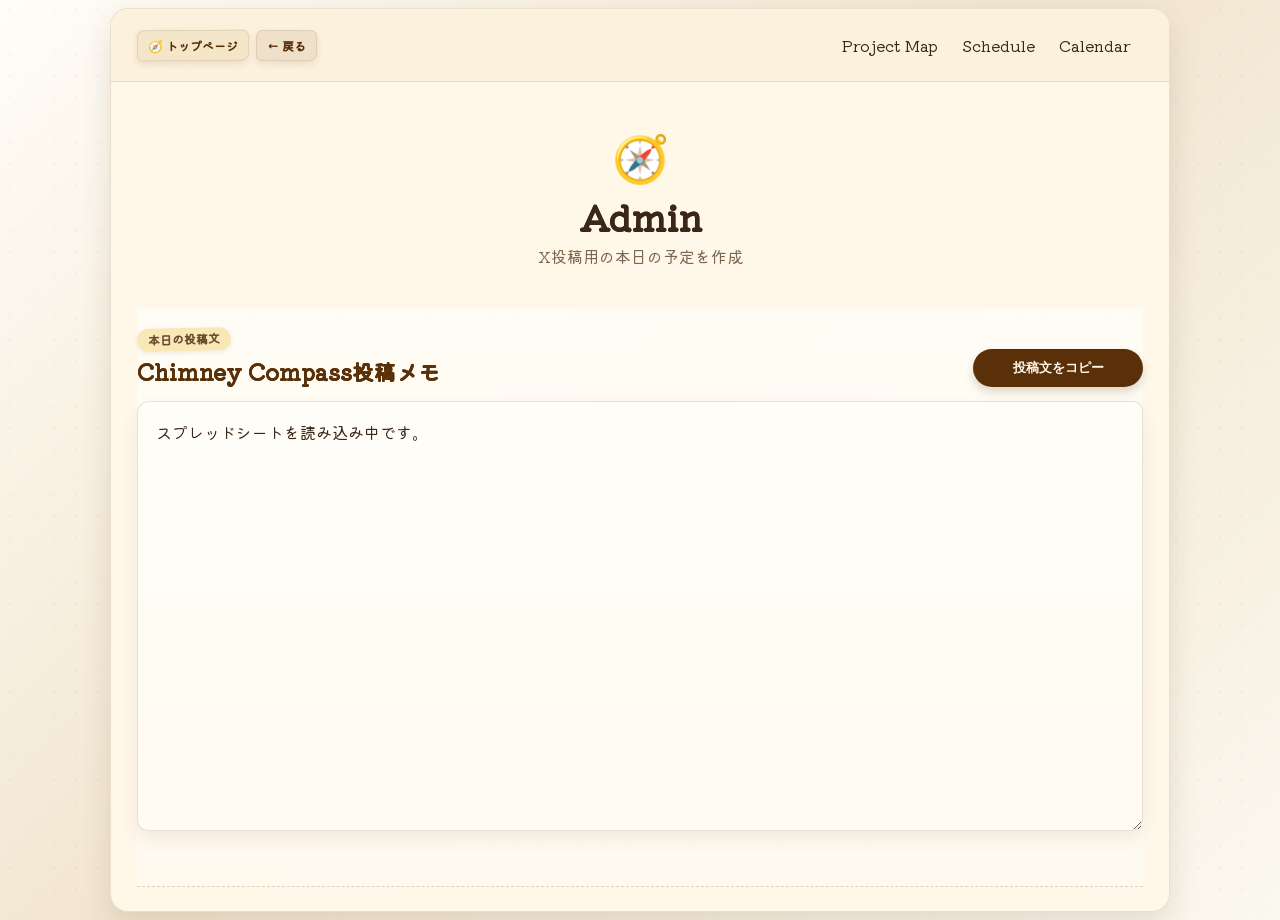
==== admin.html @ eb892078 "Add admin page for daily post generator" ====
<!doctype html>
<html lang="ja">
  <head>
    <meta charset="utf-8">
    <meta name="viewport" content="width=device-width, initial-scale=1">
    <title>Admin | Chimney Compass</title>
    <link rel="preconnect" href="https://fonts.googleapis.com">
    <link rel="preconnect" href="https://fonts.gstatic.com" crossorigin>
    <link href="https://fonts.googleapis.com/css2?family=Kiwi+Maru:wght@400;500&display=swap" rel="stylesheet">
    <link rel="stylesheet" href="./assets/css/styles.css?v=20260628h">
    <script src="./assets/js/data.js?v=20260628h" defer></script>
    <script src="./assets/js/app.js?v=20260628h" defer></script>
  </head>
  <body>
    <div class="site-shell page-shell">
      <header class="site-header compact">
        <a class="back-link" href="./index.html">‹ 戻る</a>
        <button class="menu-toggle" type="button" aria-expanded="false" aria-controls="site-nav" aria-label="メニュー">
          <span></span><span></span><span></span>
        </button>
        <nav class="site-nav" id="site-nav" aria-label="メインメニュー">
          <a href="./projects.html">Project Map</a>
          <a href="./schedule.html">Schedule</a>
          <a href="./calendar.html">Calendar</a>
        </nav>
      </header>
      <main>
        <section class="page-hero admin-page-hero">
          <span class="hero-icon" aria-hidden="true">🧭</span>
          <h1>Admin</h1>
          <p>X投稿用の本日の予定を作成</p>
        </section>

        <section class="section admin-post-section">
          <div class="admin-post-heading">
            <div>
              <span class="admin-label">本日の投稿文</span>
              <h2>Chimney Compass投稿メモ</h2>
            </div>
            <button class="button admin-copy-button" type="button" data-admin-copy>投稿文をコピー</button>
          </div>
          <textarea class="admin-post-text" data-admin-post readonly>スプレッドシートを読み込み中です。</textarea>
          <p class="admin-copy-status" aria-live="polite" data-admin-copy-status></p>
        </section>
      </main>
    </div>
  </body>
</html>
---- assets/css/styles.css ----
:root {
  --ink: #3b2718;
  --muted: #7d6651;
  --paper: #fff8e9;
  --paper-deep: #f5e8cf;
  --line: #ead7bd;
  --brown: #5a3008;
  --brown-soft: #7a5230;
  --shadow: 0 12px 30px rgba(78, 50, 22, 0.13);
  --radius: 8px;
  --heading-font: "Kiwi Maru", "Hiragino Maru Gothic ProN", "Yu Gothic", sans-serif;
}

* {
  box-sizing: border-box;
}

body {
  margin: 0;
  min-height: 100vh;
  color: var(--ink);
  font-family: "Kiwi Maru", "Hiragino Sans", "Yu Gothic", sans-serif;
  background:
    radial-gradient(circle at 10px 10px, rgba(105, 73, 34, 0.055) 1px, transparent 1px),
    linear-gradient(135deg, #fffdf8 0%, #f2e5cf 48%, #fbf8ef 100%);
  background-size: 22px 22px, auto;
}

a {
  color: inherit;
  text-decoration: none;
}

.site-shell {
  width: min(100% - 14px, 590px);
  margin: 8px auto;
  min-height: 100vh;
  background:
    linear-gradient(rgba(255, 248, 233, 0.96), rgba(255, 248, 233, 0.96)),
    repeating-linear-gradient(0deg, transparent, transparent 27px, rgba(177, 142, 93, 0.1) 28px);
  border: 1px solid rgba(117, 79, 39, 0.15);
  border-radius: 18px;
  box-shadow: var(--shadow);
  overflow: hidden;
}

.wide-shell {
  width: min(100%, 1040px);
}

.site-header {
  position: sticky;
  top: 0;
  z-index: 5;
  display: flex;
  align-items: center;
  justify-content: space-between;
  gap: 10px;
  min-height: 74px;
  padding: 13px clamp(14px, 4vw, 26px);
  background: rgba(252, 241, 220, 0.97);
  border-bottom: 1px solid var(--line);
  backdrop-filter: blur(10px);
}

.site-header.compact {
  min-height: 62px;
}

.brand {
  display: flex;
  align-items: center;
  gap: 10px;
}

.brand-mark {
  display: grid;
  place-items: center;
  width: 42px;
  height: 46px;
  color: #c79a65;
  line-height: 1;
}

.brand-mark svg {
  display: block;
  width: 40px;
  height: 52px;
  overflow: visible;
}

.chimney-stack,
.chimney-lip,
.house-roof,
.house-body,
.house-door,
.house-window {
  fill: currentColor;
}

.chimney-smoke {
  fill: rgba(210, 173, 127, 0.46);
  opacity: 1;
  transform-box: fill-box;
  transform-origin: center;
  transform: scale(1.08);
}

.smoke-two {
  opacity: 0.82;
}

.chimney-star {
  fill: #c99b54;
}

.chimney-stack {
  fill: #c79763;
}

.chimney-lip {
  fill: #b8844f;
}

.house-roof {
  fill: #bd8e58;
}

.house-body {
  fill: #d3ad7a;
}

.house-door {
  fill: #a9713d;
}

.house-window {
  fill: #f5dfbd;
}

.chimney-lines {
  fill: none;
  stroke: rgba(255, 248, 233, 0.74);
  stroke-linecap: round;
  stroke-width: 2.2;
}

.brand-title,
h1,
h2,
h3 {
  font-family: var(--heading-font);
  letter-spacing: 0;
}

.brand-title {
  display: block;
  font-size: clamp(28px, 6.5vw, 38px);
  font-weight: 800;
  line-height: 1.08;
  text-shadow: 0.018em 0 currentColor;
}

.brand-subtitle {
  display: block;
  margin-top: 5px;
  font-size: 12px;
  color: var(--muted);
}

.menu-toggle {
  display: inline-grid;
  place-content: center;
  gap: 5px;
  width: 43px;
  height: 43px;
  border: 1px solid #dfc49f;
  border-radius: 50%;
  background: #f8e8cf;
  box-shadow: inset 0 0 0 2px rgba(255, 255, 255, 0.45);
  cursor: pointer;
}

.menu-toggle span {
  width: 19px;
  height: 3px;
  background: var(--ink);
  border-radius: 99px;
}

.site-nav {
  position: absolute;
  top: calc(100% + 8px);
  right: 18px;
  display: none;
  min-width: 190px;
  padding: 10px;
  background: #fff8ea;
  border: 1px solid var(--line);
  border-radius: var(--radius);
  box-shadow: var(--shadow);
}

.site-nav.is-open {
  display: grid;
}

.site-nav a {
  padding: 11px 12px;
  border-radius: 6px;
}

.site-nav a:hover {
  background: #f0dfc6;
}

main {
  padding: 14px clamp(13px, 4vw, 26px) 24px;
}

.section {
  padding: 17px 0 20px;
  border-bottom: 1px dashed #dfcfb6;
}

.section-heading,
.heading-link {
  display: flex;
  align-items: center;
  gap: 8px;
  margin-bottom: 11px;
}

.section-heading-row {
  display: flex;
  align-items: center;
  justify-content: space-between;
  gap: 10px;
  margin-bottom: 11px;
}

.section-heading-row .section-heading {
  margin-bottom: 0;
}

.calendar-index-link {
  display: inline-flex;
  align-items: center;
  justify-content: center;
  flex: 0 0 auto;
  max-width: 48%;
  padding: 6px 10px 7px;
  color: var(--brown);
  font-size: 12px;
  font-weight: 900;
  line-height: 1.25;
  background: linear-gradient(145deg, rgba(255, 244, 204, 0.9), rgba(246, 227, 177, 0.85));
  border: 1px solid rgba(120, 83, 40, 0.12);
  border-radius: 7px 7px 9px 9px;
  box-shadow: 0 3px 7px rgba(90, 48, 8, 0.08);
  transform: rotate(0.7deg);
  transition: transform 0.18s ease, box-shadow 0.18s ease, filter 0.18s ease;
}

.calendar-index-link:hover,
.calendar-index-link:focus-visible {
  transform: translateY(-2px) rotate(0.7deg);
  box-shadow: 0 7px 12px rgba(90, 48, 8, 0.13);
  filter: saturate(1.03);
}

.section-heading h1,
.section-heading h2,
.page-hero h1 {
  margin: 0;
  font-size: clamp(26px, 6.5vw, 35px);
  font-weight: 800;
  line-height: 1.14;
  text-shadow: 0.018em 0 currentColor;
}

.section-icon {
  font-size: 22px;
}

.pickup-grid {
  display: grid;
  grid-template-columns: repeat(3, minmax(0, 1fr));
  gap: 9px;
  margin-top: 24px;
}

.pickup-card {
  position: relative;
  display: grid;
  justify-items: center;
  min-height: 102px;
  padding: 22px 8px 11px;
  text-align: center;
  background:
    linear-gradient(90deg, rgba(150, 106, 56, 0.035) 1px, transparent 1px),
    radial-gradient(circle at 10px 10px, rgba(139, 99, 52, 0.032) 1px, transparent 1.5px),
    linear-gradient(180deg, #fff9ee 0%, #fbefd9 100%);
  background-size: 24px 100%, 18px 18px, auto;
  border: 1px solid #ead8bd;
  border-radius: 7px;
  box-shadow:
    0 1px 4px rgba(85, 54, 21, 0.065),
    inset 0 0 0 1px rgba(255, 255, 255, 0.42);
  transition: transform 0.24s ease, box-shadow 0.24s ease;
}

.pickup-card::after {
  content: "";
  position: absolute;
  inset: 4px;
  pointer-events: none;
  border: 1px solid rgba(198, 157, 106, 0.12);
  border-radius: 5px;
}

.pickup-card:hover,
.pickup-card:focus-visible {
  transform: translateY(-2px);
  box-shadow:
    0 4px 9px rgba(85, 54, 21, 0.105),
    inset 0 0 0 1px rgba(255, 255, 255, 0.45);
}

.pickup-card::before {
  content: "";
  position: absolute;
  top: -7px;
  left: 50%;
  width: 68px;
  height: 16px;
  opacity: 0.84;
  transform: translateX(-50%) rotate(-2deg);
  background: repeating-linear-gradient(135deg, rgba(255,255,255,.25) 0 5px, transparent 5px 10px), #ef9c8f;
}

.pickup-card.tape-2::before {
  background-color: #a9cf8c;
  transform: translateX(-50%) rotate(2deg);
}

.pickup-card.tape-3::before {
  background-color: #f2ca91;
}

.pickup-icon {
  font-size: 22px;
}

.pickup-card strong {
  margin: 6px 0 5px;
  font-size: 14px;
  line-height: 1.3;
}

.pickup-card span:last-child {
  color: var(--muted);
  font-size: 11px;
  line-height: 1.45;
}

.section-actions {
  display: flex;
  flex-wrap: wrap;
  justify-content: flex-end;
  gap: 8px;
  margin-top: 12px;
}

.button {
  display: inline-flex;
  align-items: center;
  justify-content: center;
  min-height: 38px;
  padding: 9px 18px;
  color: #fff8ed;
  font-weight: 700;
  background: var(--brown);
  border: 0;
  border-radius: 999px;
  box-shadow: 0 5px 10px rgba(80, 43, 10, 0.18);
  transition: transform 0.24s ease, box-shadow 0.24s ease, filter 0.24s ease;
}

.button:hover,
.button:focus-visible {
  transform: translateY(-2px);
  box-shadow: 0 9px 16px rgba(80, 43, 10, 0.25);
  filter: saturate(1.04);
}

.button-soft {
  background: #7b5535;
}

.button-small {
  min-height: 34px;
  padding: 8px 15px;
  font-size: 13px;
}

.calendar-strip {
  display: grid;
  gap: 5px;
  overflow: visible;
  padding: 0 0 6px;
}

.calendar-weekdays,
.calendar-days {
  display: grid;
  grid-template-columns: repeat(7, minmax(0, 1fr));
  gap: 8px;
}

.calendar-weekday {
  display: grid;
  place-items: center;
  min-width: 0;
  padding: 2px 0 5px;
  color: var(--muted);
  font-size: 16px;
  font-weight: 800;
  line-height: 1;
}

.day-card {
  display: grid;
  justify-items: stretch;
  align-content: start;
  min-width: 0;
  min-height: 132px;
  padding: 11px 8px 12px;
  background: rgba(255, 255, 255, 0.86);
  border: 1px solid #e2d8ca;
  border-radius: 8px;
}

.day-date {
  justify-self: center;
  color: var(--ink);
  font-size: 14px;
  line-height: 1;
}

.mobile-weekday {
  display: none;
}

.has-event {
  background: #fff4f0;
}

.event-pill {
  display: inline-flex;
  max-width: 100%;
  padding: 3px 5px;
  margin-top: 5px;
  border-radius: 999px;
  font-size: 10px;
  line-height: 1.25;
  overflow: hidden;
  text-overflow: ellipsis;
  white-space: nowrap;
}

.day-card .event-pill {
  display: block;
  white-space: normal;
  word-break: keep-all;
  overflow-wrap: anywhere;
}

.day-events {
  display: grid;
  gap: 9px;
  width: 100%;
  margin-top: 14px;
}

.day-event {
  position: relative;
  display: inline-block;
  justify-self: start;
  min-width: 0;
  width: auto;
  max-width: 100%;
  padding: 9px 12px 10px;
  border: 0;
  border-radius: 3px;
  color: inherit;
  cursor: pointer;
  font: inherit;
  text-align: left;
  box-shadow: 0 1px 2px rgba(92, 61, 28, 0.12);
  transform: rotate(-1deg);
  transition: transform 0.22s ease, box-shadow 0.22s ease, filter 0.22s ease;
  clip-path: polygon(0 0, 96% 0, 100% 10%, 96% 20%, 100% 30%, 96% 40%, 100% 50%, 96% 60%, 100% 70%, 96% 80%, 100% 90%, 96% 100%, 0 100%, 4% 90%, 0 80%, 4% 70%, 0 60%, 4% 50%, 0 40%, 4% 30%, 0 20%, 4% 10%);
}

.day-event:hover,
.day-event:focus-visible {
  transform: translateY(-1px) rotate(-1deg);
  box-shadow: 0 4px 8px rgba(92, 61, 28, 0.16);
  filter: saturate(1.04);
}

.day-event::before,
.day-event::after {
  content: "";
  position: absolute;
  top: 0;
  width: 6px;
  height: 100%;
  opacity: 0.28;
  background: repeating-linear-gradient(135deg, rgba(255,255,255,.55) 0 3px, transparent 3px 6px);
}

.day-event::before {
  left: 0;
}

.day-event::after {
  right: 0;
}

.tape-label.tape-1 { background: #f8d5dc; }
.tape-label.tape-2 { background: #dcefcf; transform: rotate(1deg); }
.tape-label.tape-3 { background: #fff0b8; }
.tape-label.tape-4 { background: #d7edf6; transform: rotate(0.6deg); }
.tape-label.tape-5 { background: #ead8f4; transform: rotate(-0.6deg); }

.day-event:nth-child(even) {
  transform: rotate(1deg);
}

.day-event:nth-child(even):hover,
.day-event:nth-child(even):focus-visible,
.tape-label.tape-2:hover,
.tape-label.tape-2:focus-visible {
  transform: translateY(-1px) rotate(1deg);
}

.tape-label.tape-4:hover,
.tape-label.tape-4:focus-visible {
  transform: translateY(-1px) rotate(0.6deg);
}

.tape-label.tape-5:hover,
.tape-label.tape-5:focus-visible {
  transform: translateY(-1px) rotate(-0.6deg);
}

.day-area,
.day-title {
  display: block;
  line-height: 1.25;
  word-break: keep-all;
  overflow-wrap: normal;
  text-shadow: 0.01em 0 currentColor;
}

.day-area {
  margin-bottom: 2px;
  color: #5f574d;
  font-size: 14px;
  font-weight: 900;
  text-shadow: none;
}

.day-title {
  color: var(--brown);
  font-size: 17px;
  font-weight: 800;
}

.section:has([data-home-calendar]) .section-actions {
  justify-content: center;
}

.section:has([data-home-calendar]) .button {
  width: min(78%, 760px);
}

.status-message {
  margin: 0;
  padding: 16px;
  color: var(--muted);
  background: rgba(255, 255, 255, 0.56);
  border: 1px dashed var(--line);
  border-radius: var(--radius);
}

.status-error {
  color: #8f2d25;
  background: #fff0ed;
}

.day-card small {
  max-width: 100%;
  margin-top: 3px;
  color: var(--muted);
  font-size: 10px;
  line-height: 1.2;
  overflow: hidden;
  text-overflow: ellipsis;
  white-space: nowrap;
}

.legend {
  display: none;
  flex-wrap: wrap;
  gap: 10px 16px;
  color: var(--muted);
  font-size: 13px;
}

.legend span {
  display: inline-flex;
  align-items: center;
  gap: 6px;
}

.legend i {
  width: 12px;
  height: 12px;
  border-radius: 50%;
}

.green { background-color: #eef6e5; }
.violet { background-color: #f3ecf6; }
.cream { background-color: #f8efe3; }
.yellow { background-color: #fff7d8; }
.blue { background-color: #eaf5f7; }
.pink { background-color: #f9eaec; }

.town-grid {
  display: grid;
  grid-template-columns: repeat(3, minmax(0, 1fr));
  gap: 12px;
  align-items: center;
  margin-top: 14px;
}

.town-card {
  position: relative;
  isolation: isolate;
  display: flex;
  align-items: center;
  justify-content: center;
  gap: 7px;
  height: 78px;
  min-height: 58px;
  padding: 11px 12px;
  overflow: hidden;
  text-align: center;
  background-image: radial-gradient(circle at 9px 9px, rgba(139, 99, 52, 0.018) 1px, transparent 1.5px);
  background-size: 17px 17px, auto;
  border: 1px solid #e8d8c0;
  border-radius: 8px;
  box-shadow: 0 1px 4px rgba(85, 54, 21, 0.055);
  cursor: pointer;
  transform: rotate(var(--tilt, -0.8deg));
  transition: transform 0.26s ease, box-shadow 0.26s ease, border-color 0.26s ease;
}

.town-card-multi {
  flex-direction: column;
  gap: 0;
  align-items: center;
  justify-content: center;
}

.town-card::before {
  content: none;
}

.town-card:nth-child(2n) {
  --tilt: 0.9deg;
}

.town-card:nth-child(3n) {
  --tilt: -0.5deg;
}

.town-card:hover,
.town-card:focus-visible {
  transform: translateY(-2px) rotate(0deg);
  border-color: #ddc7aa;
  box-shadow: 0 5px 10px rgba(85, 54, 21, 0.1);
}

.town-icon {
  flex: 0 0 auto;
  font-size: 21px;
  line-height: 1;
}

.town-heading {
  display: inline-flex;
  align-items: center;
  justify-content: center;
  gap: 7px;
}

.town-title {
  color: var(--ink);
  font-family: var(--heading-font);
  font-size: 17px;
  font-weight: 800;
  line-height: 1.25;
  text-shadow: 0.014em 0 currentColor;
}

.town-card-multi .town-heading {
  transition: transform 0.2s ease;
}

.coffee-list {
  display: grid;
  gap: 14px;
}

.coffee-card {
  display: grid;
  grid-template-columns: auto 1fr;
  gap: 14px;
  padding: 16px;
  background: rgba(255, 255, 255, 0.56);
  border: 1px solid var(--line);
  border-radius: var(--radius);
  box-shadow: 0 5px 14px rgba(85, 54, 21, 0.08);
  transition: transform 0.24s ease, box-shadow 0.24s ease;
}

.coffee-card:hover {
  transform: translateY(-2px);
  box-shadow: 0 9px 18px rgba(85, 54, 21, 0.13);
}

.coffee-icon {
  display: grid;
  place-items: center;
  width: 48px;
  height: 48px;
  background: #f4e6d5;
  border-radius: 50%;
  font-size: 26px;
}

.coffee-card h2 {
  margin: 0 0 8px;
  font-size: 24px;
  font-weight: 800;
  text-shadow: 0.014em 0 currentColor;
}

.coffee-card p {
  margin: 3px 0;
  line-height: 1.6;
}

.schedule-band {
  display: grid;
  grid-template-columns: minmax(0, 1fr) 290px;
  gap: 16px 26px;
  border-bottom: 0;
}

.schedule-band-intro {
  grid-column: 1;
}

.schedule-band p {
  margin: 0;
  color: var(--muted);
}

.home-three-day-guide {
  grid-column: 1;
  min-width: 0;
  padding: 9px 10px 11px;
  background:
    repeating-linear-gradient(0deg, transparent 0 25px, rgba(158, 118, 70, 0.055) 26px),
    rgba(255, 252, 245, 0.48);
  border-top: 1px solid rgba(139, 96, 48, 0.12);
  border-bottom: 1px solid rgba(139, 96, 48, 0.12);
}

.home-guide-tabs {
  display: grid;
  grid-template-columns: repeat(3, minmax(0, 1fr));
  gap: 6px;
  margin: 10px 0 9px;
}

.home-guide-tab {
  display: grid;
  gap: 1px;
  min-width: 0;
  min-height: 43px;
  padding: 5px 8px 6px;
  color: var(--brown);
  font: inherit;
  background: #fff9ed;
  border: 1px solid rgba(139, 96, 48, 0.14);
  border-radius: 3px;
  box-shadow: 0 2px 4px rgba(90, 48, 8, 0.06);
  clip-path: polygon(0 0, 100% 0, 100% 38%, 95% 50%, 100% 62%, 100% 100%, 0 100%, 0 62%, 5% 50%, 0 38%);
  cursor: pointer;
  transition: transform 0.18s ease, box-shadow 0.18s ease, background-color 0.18s ease;
}

.home-guide-tab strong {
  font-size: 13px;
  font-weight: 900;
}

.home-guide-tab span {
  color: var(--muted);
  font-size: 9px;
  font-weight: 800;
}

.home-guide-tab:hover,
.home-guide-tab:focus-visible {
  transform: translateY(-2px);
  box-shadow: 0 5px 9px rgba(90, 48, 8, 0.11);
}

.home-guide-tab.is-active {
  background: #ead6b3;
  border-color: rgba(112, 72, 29, 0.2);
  box-shadow: 0 5px 10px rgba(90, 48, 8, 0.13);
  transform: translateY(-2px);
}

.home-guide-panel {
  min-height: 76px;
}

.home-guide-list {
  display: grid;
  gap: 5px;
}

.home-guide-item {
  padding: 11px 12px;
  background:
    radial-gradient(circle at 8px 7px, rgba(139, 96, 48, 0.025) 1px, transparent 1.5px),
    rgba(255, 253, 247, 0.88);
  background-size: 15px 15px, auto;
  clip-path: polygon(
    0 4%, 5% 1%, 11% 4%, 18% 1%, 25% 3%, 33% 0, 42% 3%, 50% 1%,
    59% 4%, 68% 1%, 76% 3%, 85% 0, 93% 3%, 100% 1%,
    100% 96%, 94% 99%, 87% 96%, 79% 100%, 71% 97%, 63% 99%, 54% 96%,
    46% 100%, 37% 97%, 29% 99%, 21% 96%, 13% 100%, 6% 97%, 0 99%
  );
  filter: drop-shadow(0 2px 2px rgba(90, 48, 8, 0.08));
}

.home-guide-category {
  flex: 0 0 auto;
  padding: 3px 6px 4px;
  color: #655444;
  font-size: 10px;
  font-weight: 900;
  line-height: 1.2;
  text-align: center;
  background: #f1e8da;
  border-radius: 5px;
}

.home-guide-item.is-screening .home-guide-category {
  background: #fff0b6;
}

.home-guide-item.is-movie-start .home-guide-category,
.home-guide-item.is-movie-showing .home-guide-category {
  background: #e5f1f8;
}

.home-guide-item.is-movie-end .home-guide-category {
  background: #f6e1e2;
}

.home-guide-content {
  min-width: 0;
}

.home-guide-heading {
  display: flex;
  align-items: center;
  gap: 7px;
  min-width: 0;
  margin-bottom: 3px;
}

.home-guide-content strong {
  min-width: 0;
  color: var(--brown);
  font-size: 15px;
  font-weight: 900;
  line-height: 1.4;
  overflow-wrap: anywhere;
}

.home-guide-content p {
  display: inline;
  margin-right: 9px;
  color: var(--muted);
  font-size: 11px;
  line-height: 1.55;
  overflow-wrap: anywhere;
}

.home-guide-content .home-guide-event-name {
  display: block;
  margin: 0 0 2px;
  color: #74695f;
  font-size: 11px;
  font-weight: 800;
}

.home-guide-content p span {
  margin-right: 3px;
}

.home-guide-empty {
  padding: 18px 12px;
  text-align: center;
  background: rgba(255, 253, 247, 0.5);
  border: 1px dashed rgba(139, 96, 48, 0.18);
  border-radius: 8px;
}

.schedule-band-actions {
  grid-column: 2;
  grid-row: 1 / span 2;
  display: grid;
  align-self: start;
  align-content: start;
  grid-auto-rows: max-content;
  gap: 7px;
  width: 290px;
  margin-top: 48px;
  margin-left: auto;
}

.schedule-band-actions .button {
  width: 100%;
  min-width: 0;
  min-height: 40px;
  padding: 9px 12px;
  color: #fffaf2;
  font-size: 14px;
  font-weight: 800;
  text-align: center;
  background: #775438;
  border: 1px solid rgba(73, 42, 18, 0.22);
  box-shadow: 0 4px 8px rgba(80, 43, 10, 0.16);
}

.schedule-band-actions .button:nth-child(2) {
  background: #6e4c35;
}

.schedule-band-actions .button:nth-child(3) {
  background: #65442f;
}

.schedule-band-actions .button:hover,
.schedule-band-actions .button:focus-visible {
  background: #805b3d;
  box-shadow: 0 7px 12px rgba(80, 43, 10, 0.23);
}

.town-footer {
  position: relative;
  display: flex;
  align-items: center;
  justify-content: center;
  min-height: 108px;
  padding: 16px 16px 18px;
  color: var(--muted);
  background: rgba(255, 248, 233, 0.42);
  border-top: 1px solid var(--line);
}

.footer-town {
  display: block;
  flex: 0 1 520px;
  width: 100%;
  max-width: 520px;
  color: #c79763;
  opacity: 0.42;
}

.footer-town svg {
  display: block;
  width: 100%;
  height: auto;
}

.footer-town .body,
.footer-town .town-stack,
.footer-town .town-tree,
.footer-town .town-lamp {
  fill: rgba(211, 173, 122, 0.72);
}

.footer-town .roof,
.footer-town .town-lip,
.footer-town .town-lamp-head {
  fill: rgba(189, 142, 88, 0.72);
}

.footer-town .town-door {
  fill: rgba(169, 113, 61, 0.62);
}

.footer-town .town-window {
  fill: rgba(245, 223, 189, 0.74);
}

.footer-town .town-smoke {
  fill: rgba(210, 173, 127, 0.28);
}

.footer-town .town-ground {
  fill: none;
  stroke: rgba(194, 149, 96, 0.34);
  stroke-linecap: round;
  stroke-width: 2;
}

.back-link {
  font-weight: 700;
}

.subpage-utility-nav {
  display: flex;
  align-items: center;
  gap: 7px;
  flex: 0 0 auto;
}

.utility-note-link {
  display: inline-flex;
  align-items: center;
  justify-content: center;
  min-height: 31px;
  padding: 6px 10px;
  color: var(--brown);
  font: inherit;
  font-size: 12px;
  font-weight: 800;
  line-height: 1;
  white-space: nowrap;
  background: #f4e6c9;
  border: 1px solid rgba(119, 87, 46, 0.14);
  border-radius: 7px 6px 8px 5px;
  box-shadow: 0 3px 7px rgba(80, 43, 10, 0.1);
  cursor: pointer;
  transform: rotate(-0.35deg);
  transition: transform 0.18s ease, box-shadow 0.18s ease, background-color 0.18s ease;
}

.utility-note-link:nth-child(even) {
  background: #efe0ca;
  transform: rotate(0.35deg);
}

.utility-note-link:hover,
.utility-note-link:focus-visible {
  background: #ead5b4;
  box-shadow: 0 6px 10px rgba(80, 43, 10, 0.15);
  transform: translateY(-2px) rotate(0deg);
}

.utility-note-link:active {
  transform: scale(0.98);
}

.page-hero {
  display: grid;
  justify-items: center;
  gap: 8px;
  padding: 26px 10px 22px;
  text-align: center;
}

.page-hero p {
  max-width: 520px;
  margin: 0;
  color: var(--muted);
}

.hero-icon {
  font-size: 46px;
}

.event-list {
  display: grid;
  gap: 16px;
}

.project-list {
  position: relative;
  display: grid;
  grid-template-columns: repeat(6, minmax(0, 1fr));
  gap: 24px 20px;
  padding: 30px 18px 22px;
  background:
    radial-gradient(circle at 18px 18px, rgba(119, 87, 46, 0.08) 1px, transparent 1px),
    linear-gradient(rgba(255, 253, 247, 0.74), rgba(255, 253, 247, 0.74));
  background-size: 24px 24px, auto;
  border: 1px solid rgba(158, 118, 70, 0.14);
  border-radius: 14px;
  overflow: hidden;
}

.project-list::before {
  content: "";
  position: absolute;
  inset: 46px 52px 44px;
  border: 2px dashed rgba(126, 88, 46, 0.16);
  border-radius: 42% 58% 46% 54%;
  transform: rotate(-2deg);
  pointer-events: none;
}

.project-list::after {
  content: "";
  position: absolute;
  inset: 118px 128px 100px 94px;
  border-top: 2px dotted rgba(126, 88, 46, 0.18);
  border-radius: 50%;
  transform: rotate(7deg);
  pointer-events: none;
}

.event-card,
.project-card {
  display: grid;
  grid-template-columns: auto 1fr auto;
  align-items: center;
  gap: 18px;
  padding: 18px;
  border: 1px solid rgba(119, 87, 46, 0.14);
  border-radius: var(--radius);
  box-shadow: 0 4px 10px rgba(85, 54, 21, 0.06);
  transition: transform 0.24s ease, box-shadow 0.24s ease, border-color 0.24s ease;
}

.project-spot {
  position: relative;
  z-index: 1;
  display: grid;
  align-content: start;
  justify-items: start;
  gap: 10px;
  grid-column: span 2;
  min-height: 206px;
  padding: 18px;
  background:
    linear-gradient(145deg, rgba(255, 252, 244, 0.94), rgba(250, 241, 222, 0.9));
  border: 1px solid rgba(126, 88, 46, 0.15);
  border-radius: 16px 14px 18px 13px;
  box-shadow: 0 8px 18px rgba(90, 48, 8, 0.09);
  transform: rotate(calc((var(--spot-index) - 2) * 0.45deg));
  transition: transform 0.2s ease, box-shadow 0.2s ease;
}

.project-spot::before {
  content: "";
  position: absolute;
  inset: 10px 12px auto auto;
  width: 32px;
  height: 22px;
  background: rgba(169, 132, 82, 0.13);
  border-radius: 50%;
  transform: rotate(-13deg);
  pointer-events: none;
}

.project-spot:nth-child(3n + 2) {
  margin-top: 28px;
}

.project-spot:nth-child(4n) {
  margin-top: -8px;
}

.project-spot:hover,
.project-spot:focus-within {
  transform: translateY(-3px) rotate(calc((var(--spot-index) - 2) * 0.45deg));
  box-shadow: 0 14px 26px rgba(90, 48, 8, 0.16);
}

.project-spot.is-featured {
  grid-column: span 3;
  min-height: 256px;
  padding: 23px;
  background:
    linear-gradient(145deg, rgba(255, 239, 200, 0.98), rgba(244, 221, 174, 0.94));
  border-color: rgba(126, 88, 46, 0.22);
  box-shadow: 0 14px 28px rgba(90, 48, 8, 0.16);
}

.project-spot.is-featured::after {
  content: "注目";
  position: absolute;
  top: 12px;
  right: 14px;
  padding: 4px 9px 5px;
  color: rgba(85, 54, 21, 0.78);
  font-size: 12px;
  font-weight: 900;
  background: rgba(255, 250, 235, 0.72);
  border: 1px solid rgba(126, 88, 46, 0.16);
  border-radius: 999px;
}

.project-spot h2 {
  margin: 0;
  color: var(--brown);
  font-size: 25px;
  font-weight: 900;
  line-height: 1.3;
  text-shadow: 0.012em 0 currentColor;
}

.project-spot.is-featured h2 {
  font-size: 30px;
}

.project-spot p {
  margin: 0;
  color: rgba(69, 43, 24, 0.82);
  line-height: 1.65;
}

.project-icon {
  display: inline-grid;
  place-items: center;
  width: 48px;
  height: 48px;
  font-size: 28px;
  background: rgba(255, 255, 255, 0.45);
  border: 1px solid rgba(126, 88, 46, 0.12);
  border-radius: 47% 53% 45% 55%;
  box-shadow: 0 4px 10px rgba(90, 48, 8, 0.08);
}

.project-open-link {
  display: inline-flex;
  align-items: center;
  justify-content: center;
  min-height: 36px;
  margin-top: auto;
  padding: 8px 15px 9px;
  color: #fff8ed;
  font: inherit;
  font-weight: 900;
  background: var(--brown);
  border: 0;
  border-radius: 999px;
  box-shadow: 0 5px 10px rgba(80, 43, 10, 0.18);
  cursor: pointer;
  transition: transform 0.2s ease, box-shadow 0.2s ease;
}

.project-actions {
  position: relative;
  width: 100%;
  min-height: 82px;
  margin-top: auto;
}

.project-actions.has-multiple-links {
  min-height: 126px;
}

.project-detail-trigger {
  position: absolute;
  left: 0;
  bottom: 0;
  margin: 0;
  padding: 4px 1px 3px;
  color: rgba(90, 48, 8, 0.84);
  font: inherit;
  font-size: 14px;
  font-weight: 900;
  line-height: 1.4;
  text-decoration: underline;
  text-decoration-thickness: 1px;
  text-underline-offset: 4px;
  background: transparent;
  border: 0;
  border-radius: 0;
  cursor: pointer;
  z-index: 2;
  transition: color 0.18s ease, transform 0.18s ease;
}

.project-detail-trigger:hover,
.project-detail-trigger:focus-visible {
  color: var(--brown);
  transform: translateY(-1px);
}

.project-detail-arrow {
  display: none;
  font-size: 11px;
  text-decoration: none;
  transition: transform 0.18s ease;
}

.project-link-group {
  position: absolute;
  inset: auto 0 46px;
  display: grid;
  gap: 6px;
  width: 100%;
  opacity: 0;
  visibility: hidden;
  pointer-events: none;
  transform: translateY(8px);
  transition: opacity 0.18s ease, transform 0.18s ease, visibility 0s linear 0.18s;
}

.project-tape-link {
  display: inline-flex;
  align-items: center;
  justify-content: center;
  width: fit-content;
  max-width: 100%;
  min-height: 32px;
  padding: 7px 13px 8px;
  color: var(--brown);
  font: inherit;
  font-size: 13px;
  font-weight: 900;
  line-height: 1.35;
  text-align: center;
  background: linear-gradient(175deg, #f5e5b8, #ead29d);
  border: 1px solid rgba(119, 87, 46, 0.12);
  border-radius: 7px 5px 8px 6px;
  box-shadow: 0 4px 9px rgba(80, 43, 10, 0.1);
  cursor: pointer;
  transition: transform 0.16s ease, box-shadow 0.16s ease;
}

.project-tape-link:nth-child(odd) {
  transform: rotate(-0.5deg);
}

.project-tape-link:nth-child(even) {
  transform: rotate(0.55deg);
}

.project-tape-link:hover,
.project-tape-link:focus-visible {
  transform: translateY(-2px) rotate(0deg);
  box-shadow: 0 7px 13px rgba(80, 43, 10, 0.16);
}

.project-tape-link.tape-pink {
  background: linear-gradient(175deg, #f8dedc, #efc7c3);
}

.project-tape-link.tape-mint {
  background: linear-gradient(175deg, #e1eed3, #cfe2bc);
}

.project-tape-link.tape-cream {
  background: linear-gradient(175deg, #f7eccd, #ead9ac);
}

@media (min-width: 621px) {
  .project-actions:hover .project-link-group,
  .project-actions:focus-within .project-link-group {
    opacity: 1;
    visibility: visible;
    pointer-events: auto;
    transform: translateY(0);
    transition-delay: 0s;
  }
}

.event-card:hover,
.project-card:hover {
  transform: translateY(-2px);
  border-color: rgba(119, 87, 46, 0.2);
  box-shadow: 0 9px 18px rgba(85, 54, 21, 0.12);
}

.event-date {
  display: grid;
  place-items: center;
  width: 76px;
  height: 76px;
  background: rgba(255, 255, 255, 0.46);
  border-radius: 50%;
}

.event-date strong {
  font-size: 20px;
}

.event-date span,
.event-type {
  color: var(--muted);
  font-size: 12px;
}

.event-body h2,
.project-card h2 {
  margin: 2px 0 10px;
  font-size: 27px;
  font-weight: 800;
  text-shadow: 0.014em 0 currentColor;
}

.event-body dl {
  display: grid;
  grid-template-columns: repeat(3, minmax(0, 1fr));
  gap: 10px;
  margin: 0;
}

.event-body dt {
  color: var(--muted);
  font-size: 12px;
}

.event-body dd {
  margin: 2px 0 0;
}

.calendar-page-section {
  padding-top: 2px;
}

.calendar-page {
  width: 100%;
  overflow: hidden;
}

.month-calendar {
  position: relative;
  padding: 0 clamp(2px, 1.2vw, 8px) 8px;
  background: transparent;
  border: 0;
  border-radius: 0;
  box-shadow: none;
  overflow: visible;
}

.month-calendar::after {
  content: "";
  position: absolute;
  right: clamp(6px, 1vw, 14px);
  bottom: 8px;
  width: 64px;
  height: 64px;
  background: linear-gradient(135deg, rgba(255, 255, 255, 0) 0 48%, rgba(255, 251, 239, 0.96) 50%, rgba(232, 214, 183, 0.8) 100%);
  border-bottom-right-radius: 10px;
  box-shadow: -6px -7px 12px rgba(74, 43, 18, 0.12);
  clip-path: polygon(100% 0, 100% 100%, 0 100%);
  opacity: 0;
  pointer-events: none;
  transform: translate(8px, 8px) rotate(0.5deg);
}

.month-calendar.page-curl-left::after,
.month-calendar.page-curl-right::after {
  animation: page-curl 0.2s ease-in-out;
}

@keyframes page-curl {
  0% {
    opacity: 0;
    transform: translate(8px, 8px) rotate(0.5deg);
  }
  44% {
    opacity: 1;
    transform: translate(0, 0) rotate(0deg);
  }
  100% {
    opacity: 0;
    transform: translate(5px, 5px) rotate(0.35deg);
  }
}

.month-calendar-header {
  display: block;
  margin: 0 0 16px;
  padding: 0 2px 12px;
  border-bottom: 1px solid rgba(184, 143, 93, 0.18);
}

.month-calendar-top {
  display: block;
  align-items: center;
  margin-top: 16px;
}

.month-calendar-header h2 {
  margin: 0;
  color: var(--brown);
  font-family: var(--heading-font);
  font-size: clamp(28px, 3vw, 38px);
  font-weight: 800;
  line-height: 1.2;
  text-shadow: 0.014em 0 currentColor;
  text-align: left;
}

.month-nav-group {
  display: flex;
  align-items: center;
  justify-content: flex-end;
  gap: 8px;
  flex: 0 0 auto;
}

.month-calendar-stamp {
  display: none;
  padding: 4px 10px 5px;
  color: rgba(90, 48, 8, 0.68);
  font-size: 12px;
  font-weight: 800;
  letter-spacing: 0;
  background: rgba(244, 229, 201, 0.55);
  border: 1px solid rgba(147, 105, 58, 0.18);
  border-radius: 999px;
}

.month-nav-button,
.month-tab {
  color: var(--brown);
  font: inherit;
  font-weight: 900;
  background: rgba(255, 247, 224, 0.68);
  border: 1px solid rgba(120, 83, 40, 0.12);
  box-shadow: 0 2px 5px rgba(90, 48, 8, 0.06);
  cursor: pointer;
  transition: transform 0.18s ease, box-shadow 0.18s ease, background 0.18s ease;
}

.month-nav-button {
  min-height: 28px;
  padding: 2px 0;
  color: rgba(90, 48, 8, 0.68);
  font-size: 12px;
  background: transparent;
  border: 0;
  border-radius: 0;
  box-shadow: none;
}

.month-nav-button:hover,
.month-nav-button:focus-visible {
  transform: translateY(-2px);
  color: var(--brown);
  background: transparent;
  box-shadow: none;
}

.month-nav-button:active {
  transform: scale(0.98);
}

.month-tab:hover,
.month-tab:focus-visible {
  transform: translateY(-1px);
  background: rgba(255, 242, 204, 0.9);
  box-shadow: 0 5px 10px rgba(90, 48, 8, 0.11);
}

.month-nav-button:disabled {
  color: rgba(90, 48, 8, 0.32);
  background: transparent;
  box-shadow: none;
  cursor: default;
  transform: none;
}

.month-nav-prev {
  justify-self: start;
}

.month-nav-next {
  justify-self: end;
}

.month-tabs {
  display: grid;
  grid-template-columns: repeat(6, minmax(0, 1fr));
  gap: 2px;
  width: 100%;
  padding: 0 4px;
  overflow: hidden;
  isolation: isolate;
}

.month-tab {
  min-width: 0;
  min-height: 34px;
  padding: 7px 3px 8px;
  font-size: 12px;
  line-height: 1;
  background: linear-gradient(145deg, rgba(255, 249, 236, 0.96), rgba(239, 225, 198, 0.9));
  border-radius: 9px 9px 6px 6px;
  box-shadow: 0 2px 5px rgba(90, 48, 8, 0.04);
  transform: translateY(0);
  transform-origin: center bottom;
}

.month-tab-year {
  min-width: 0;
  padding-inline: 1px;
  font-size: 9px;
  white-space: nowrap;
}

.month-tab.is-active {
  min-height: 37px;
  padding-block: 8px 9px;
  font-size: 13px;
  background: linear-gradient(145deg, #e1cda8 0%, #ceb083 100%);
  border-color: rgba(95, 61, 25, 0.26);
  box-shadow: 0 8px 16px rgba(90, 48, 8, 0.16);
  transform: translateY(-4px);
  z-index: 1;
}

.month-tab.is-active:hover,
.month-tab.is-active:focus-visible {
  transform: translateY(-6px);
  background: linear-gradient(145deg, #e5d1ac 0%, #d3b689 100%);
  box-shadow: 0 10px 18px rgba(90, 48, 8, 0.22);
}

.month-tabs .month-tab:hover,
.month-tabs .month-tab:focus-visible {
  transform: translateY(-2px);
}

.month-tabs .month-tab.is-active:hover,
.month-tabs .month-tab.is-active:focus-visible {
  transform: translateY(-6px);
}

.month-weekdays,
.month-grid {
  display: grid;
  grid-template-columns: repeat(7, minmax(0, 1fr));
  gap: 6px;
}

.month-weekdays {
  margin-bottom: 7px;
}

.month-weekday {
  color: var(--ink);
  font-size: 15px;
  font-weight: 800;
  text-align: center;
}

.month-weekday:first-child {
  color: #c54b42;
}

.month-weekday:last-child {
  color: #315aa4;
}

.month-day {
  min-height: 156px;
  padding: 13px 8px 14px;
  background: rgba(255, 253, 247, 0.62);
  border: 1px solid rgba(158, 118, 70, 0.07);
  border-radius: 9px;
  box-shadow: none;
}

.month-day.has-event {
  background: rgba(251, 247, 239, 0.56);
}

.month-day-empty {
  background: transparent;
  border-style: dashed;
}

.month-date {
  display: block;
  margin: 0 0 10px;
  color: var(--ink);
  font-size: 16px;
  font-weight: 700;
  line-height: 1;
  text-align: center;
}

.month-mobile-weekday {
  display: none;
}

.month-events {
  display: flex;
  flex-direction: column;
  align-items: flex-start;
  gap: 7px;
  width: 100%;
  min-width: 0;
}

.month-event {
  display: inline-flex;
  flex-direction: column;
  align-items: flex-start;
  box-sizing: border-box;
  width: 100%;
  max-width: 100%;
  min-width: 0;
  padding: 8px 12px 9px;
  border: 1px solid rgba(90, 48, 8, 0.035);
  border-radius: 7px;
  color: var(--ink);
  cursor: pointer;
  font: inherit;
  line-height: 1.25;
  text-align: left;
  overflow: hidden;
  box-shadow:
    0 5px 10px rgba(90, 48, 8, 0.08),
    0 1px 1px rgba(255, 255, 255, 0.72) inset;
  transition: transform 0.18s ease, box-shadow 0.18s ease, filter 0.18s ease;
}

.month-event:hover,
.month-event:focus-visible {
  transform: translateY(-2px) rotate(-0.2deg);
  box-shadow:
    0 8px 14px rgba(90, 48, 8, 0.13),
    0 1px 1px rgba(255, 255, 255, 0.82) inset;
  filter: saturate(1.03);
}

.month-event:active {
  transform: scale(0.98) rotate(-0.2deg);
}

.month-event.tape-label.tape-1 {
  background: linear-gradient(145deg, #fde5e9 0%, #f8d5dc 62%, #f3c7d0 100%);
}

.month-event.tape-label.tape-2 {
  background: linear-gradient(145deg, #eef8e7 0%, #dcefcf 62%, #cfe5c0 100%);
  transform: rotate(0.7deg);
}

.month-event.tape-label.tape-3 {
  background: linear-gradient(145deg, #fff8d8 0%, #fff0b8 62%, #f7e5a4 100%);
}

.month-event.tape-label.tape-4 {
  background: linear-gradient(145deg, #ebf7fb 0%, #d7edf6 62%, #c7e2ee 100%);
  transform: rotate(0.45deg);
}

.month-event.tape-label.tape-5 {
  background: linear-gradient(145deg, #f4e8fa 0%, #ead8f4 62%, #dfc8eb 100%);
  transform: rotate(-0.45deg);
}

.month-event.tape-label.tape-2:hover,
.month-event.tape-label.tape-2:focus-visible {
  transform: translateY(-2px) rotate(0.7deg);
}

.month-event.tape-label.tape-2:active {
  transform: scale(0.98) rotate(0.7deg);
}

.month-event.tape-label.tape-4:hover,
.month-event.tape-label.tape-4:focus-visible {
  transform: translateY(-2px) rotate(0.45deg);
}

.month-event.tape-label.tape-4:active {
  transform: scale(0.98) rotate(0.45deg);
}

.month-event.tape-label.tape-5:hover,
.month-event.tape-label.tape-5:focus-visible {
  transform: translateY(-2px) rotate(-0.45deg);
}

.month-event.tape-label.tape-5:active {
  transform: scale(0.98) rotate(-0.45deg);
}

.month-event-area {
  display: block;
  margin: 0 0 3px;
  color: #9a9288;
  font-size: 12px;
  font-weight: 900;
}

.month-event-area,
.month-event-title {
  max-width: 100%;
  white-space: normal;
  overflow-wrap: anywhere;
}

.month-event-title {
  display: block;
  color: var(--brown);
  font-size: 15px;
  font-weight: 900;
  overflow-wrap: anywhere;
}

.calendar-event-preview[hidden] {
  display: none;
}

.calendar-event-preview {
  position: fixed;
  z-index: 18;
  display: grid;
  gap: 5px;
  width: min(220px, calc(100vw - 20px));
  padding: 11px 13px 12px;
  color: var(--ink);
  font-size: 12px;
  line-height: 1.45;
  background:
    linear-gradient(rgba(255, 253, 247, 0.96), rgba(255, 250, 240, 0.96)),
    repeating-linear-gradient(0deg, transparent 0 19px, rgba(177, 142, 93, 0.08) 20px);
  border: 1px solid rgba(139, 96, 48, 0.15);
  border-radius: 8px 7px 9px 6px;
  box-shadow: 0 9px 20px rgba(70, 43, 19, 0.16);
  opacity: 0;
  pointer-events: none;
  transform: translateY(4px) rotate(-0.4deg);
  transition: opacity 0.15s ease, transform 0.15s ease;
}

.calendar-event-preview::after {
  content: "";
  position: absolute;
  right: 100%;
  bottom: 12px;
  border: 6px solid transparent;
  border-right-color: rgba(255, 252, 245, 0.98);
}

.calendar-event-preview.is-left::after {
  right: auto;
  left: 100%;
  border-right-color: transparent;
  border-left-color: rgba(255, 252, 245, 0.98);
}

.calendar-event-preview.is-visible {
  opacity: 1;
  transform: translateY(0) rotate(-0.4deg);
}

.calendar-event-preview strong,
.calendar-event-preview > span {
  display: flex;
  gap: 5px;
}

.calendar-event-preview strong {
  color: var(--brown);
  font-size: 13px;
  line-height: 1.4;
}

.calendar-event-preview > span {
  color: var(--muted);
}

.town-map-preview {
  z-index: 1200;
  width: min(238px, calc(100vw - 20px));
  pointer-events: auto;
}

.town-map-preview .town-preview-line {
  display: flex;
  gap: 5px;
  position: relative;
  z-index: 1;
  color: #5d442e;
  font-weight: 800;
  text-decoration: none;
  background: linear-gradient(transparent 68%, rgba(244, 218, 162, 0.32) 68%);
  transition: color 0.16s ease, transform 0.16s ease;
}

.town-map-preview .town-preview-line:hover,
.town-map-preview .town-preview-line:focus-visible {
  color: var(--brown);
  transform: translateX(2px);
}

.event-dialog[hidden] {
  display: none;
}

.event-dialog {
  position: fixed;
  inset: 0;
  z-index: 20;
  display: grid;
  place-items: center;
  padding: 18px;
  opacity: 0;
  pointer-events: none;
  transition: opacity 0.18s ease;
}

.event-dialog.is-open {
  opacity: 1;
  pointer-events: auto;
}

.event-dialog-backdrop {
  position: absolute;
  inset: 0;
  background: rgba(0, 0, 0, 0.3);
}

.event-dialog-panel {
  position: relative;
  width: min(100%, 460px);
  padding: 24px;
  background: #fff;
  border: 1px solid rgba(139, 96, 48, 0.12);
  border-radius: 22px;
  box-shadow: 0 24px 58px rgba(46, 30, 18, 0.28);
  opacity: 0;
  transform: translateY(8px) scale(0.96);
  transition: opacity 0.18s ease, transform 0.18s ease;
}

.event-dialog.is-open .event-dialog-panel {
  opacity: 1;
  transform: translateY(0) scale(1);
}

.event-dialog-close {
  position: absolute;
  top: 10px;
  right: 10px;
  display: grid;
  place-items: center;
  width: 32px;
  height: 32px;
  padding: 0;
  color: var(--brown);
  font-size: 22px;
  line-height: 1;
  background: rgba(244, 229, 201, 0.72);
  border: 1px solid rgba(139, 96, 48, 0.16);
  border-radius: 50%;
  cursor: pointer;
}

.event-dialog-date {
  margin: 0 0 6px;
  color: var(--muted);
  font-size: 13px;
  font-weight: 800;
}

.event-dialog-panel h2 {
  margin: 0 34px 16px 0;
  color: var(--brown);
  font-family: var(--heading-font);
  font-size: 28px;
  font-weight: 900;
  line-height: 1.3;
}

.event-dialog-details {
  display: grid;
  gap: 12px;
  margin: 0;
}

.event-dialog-details div {
  padding: 10px 0;
  border-top: 1px solid rgba(158, 118, 70, 0.16);
}

.event-dialog-details dt {
  color: #8f877d;
  font-size: 12px;
  font-weight: 900;
}

.event-dialog-details dd {
  margin: 4px 0 0;
}

.event-dialog-button {
  width: 100%;
  margin-top: 18px;
}

.coffee-dialog-list {
  display: grid;
  gap: 12px;
}

.coffee-dialog-card {
  padding: 14px 15px;
  background: #fffaf0;
  border: 1px solid rgba(139, 96, 48, 0.12);
  border-radius: 14px;
  box-shadow: 0 5px 12px rgba(80, 43, 10, 0.07);
}

.coffee-dialog-card h3 {
  margin: 0 0 7px;
  color: var(--brown);
  font-size: 17px;
  font-weight: 900;
}

.coffee-dialog-card p {
  margin: 0;
  line-height: 1.65;
}

.movie-schedule-section {
  padding-top: 4px;
}

.movie-schedule-page {
  width: 100%;
}

.movie-gantt-wrap {
  width: 100%;
  overflow-x: auto;
  padding: 4px 4px 16px;
  scrollbar-color: rgba(119, 87, 46, 0.28) transparent;
}

.movie-gantt {
  display: grid;
  grid-template-columns: 210px var(--movie-timeline-width);
  width: max-content;
  min-width: 100%;
  background: rgba(255, 253, 247, 0.72);
  border: 1px solid rgba(139, 96, 48, 0.14);
  border-radius: 14px;
  box-shadow: 0 8px 20px rgba(80, 43, 10, 0.08);
  overflow: hidden;
}

.movie-gantt-corner,
.movie-gantt-axis {
  min-height: 54px;
  background: rgba(245, 234, 211, 0.72);
  border-bottom: 1px solid rgba(139, 96, 48, 0.15);
}

.movie-gantt-corner {
  display: flex;
  align-items: center;
  padding: 12px 16px;
  color: var(--brown);
  font-weight: 900;
  border-right: 1px solid rgba(139, 96, 48, 0.14);
}

.movie-gantt-axis {
  position: relative;
  background-image: repeating-linear-gradient(
    to right,
    transparent 0,
    transparent 27px,
    rgba(139, 96, 48, 0.08) 28px
  );
}

.movie-gantt-tick {
  position: absolute;
  top: 18px;
  color: rgba(83, 59, 40, 0.7);
  font-size: 12px;
  font-weight: 800;
  transform: translateX(4px);
  white-space: nowrap;
}

.movie-gantt-label,
.movie-gantt-lane {
  min-height: 76px;
  border-bottom: 1px solid rgba(139, 96, 48, 0.1);
}

.movie-gantt-label {
  display: grid;
  align-content: center;
  gap: 4px;
  padding: 12px 16px;
  border-right: 1px solid rgba(139, 96, 48, 0.12);
  background: rgba(255, 252, 244, 0.78);
}

.movie-gantt-label strong {
  color: var(--brown);
  line-height: 1.45;
}

.movie-gantt-label span {
  color: var(--muted);
  font-size: 12px;
  font-weight: 800;
}

.movie-gantt-label .movie-gantt-period {
  color: rgba(90, 48, 8, 0.72);
  font-size: 11px;
  line-height: 1.35;
}

.movie-gantt-lane {
  position: relative;
  background:
    repeating-linear-gradient(
      to right,
      transparent 0,
      transparent 27px,
      rgba(139, 96, 48, 0.065) 28px
    ),
    rgba(255, 255, 255, 0.38);
}

.movie-gantt-bar {
  position: absolute;
  top: 20px;
  display: flex;
  align-items: center;
  min-width: 42px;
  height: 36px;
  padding: 0 6px;
  color: var(--brown);
  font-size: 9px;
  font-weight: 900;
  background: rgba(255, 253, 247, 0.96);
  border: 1px solid rgba(119, 87, 46, 0.1);
  border-radius: 7px 5px 8px 6px;
  box-shadow:
    0 6px 13px rgba(80, 43, 10, 0.2),
    0 1px 1px rgba(255, 255, 255, 0.48) inset;
  overflow: hidden;
  transition: transform 0.18s ease, box-shadow 0.18s ease;
}

.movie-gantt-bar:hover,
.movie-gantt-bar:focus-visible {
  transform: translateY(-2px);
  box-shadow:
    0 9px 17px rgba(80, 43, 10, 0.25),
    0 1px 1px rgba(255, 255, 255, 0.58) inset;
}

.movie-gantt-bar.is-showing {
  padding-inline: 5px 3px;
  font-size: 8px;
  background: rgba(255, 253, 247, 0.96);
  border-left: 3px solid #b8d2ea;
}

.movie-gantt-bar.is-showing::before {
  content: "";
  position: absolute;
  right: 0;
  bottom: 0;
  left: 0;
  height: 3px;
  background: linear-gradient(90deg, #b8d2ea 0%, rgba(184, 210, 234, 0.18) 100%);
  pointer-events: none;
}

.movie-gantt-bar span {
  overflow: hidden;
  text-overflow: ellipsis;
  white-space: nowrap;
}

.movie-gantt-bar.is-open-ended {
  border-radius: 7px 0 0 6px;
}

.movie-gantt-bar.is-open-ended::after {
  content: "";
  position: absolute;
  right: 0;
  width: 24px;
  height: 100%;
  background: linear-gradient(to right, transparent, rgba(255, 253, 247, 0.76));
  clip-path: polygon(0 0, 100% 50%, 0 100%);
}

.movie-schedule-cards {
  display: none;
}

.movie-schedule-card {
  padding: 17px;
  background: linear-gradient(145deg, #fffdf7, #fbf2df);
  border: 1px solid rgba(139, 96, 48, 0.14);
  border-radius: 14px 12px 16px 11px;
  box-shadow: 0 7px 15px rgba(80, 43, 10, 0.08);
}

.movie-status-label {
  position: relative;
  display: inline-flex;
  align-items: center;
  width: fit-content;
  margin: 0 0 9px;
  padding: 4px 8px 5px;
  color: rgba(90, 48, 8, 0.74);
  font-size: 11px;
  font-weight: 900;
  line-height: 1;
  background: rgba(246, 238, 219, 0.76);
  border: 1px solid rgba(139, 96, 48, 0.1);
  border-radius: 999px;
  overflow: hidden;
}

.movie-status-label.is-showing {
  color: #536f49;
  background: rgba(246, 238, 219, 0.76);
  border-color: rgba(139, 96, 48, 0.1);
}

.movie-status-label.is-showing::after {
  content: "";
  position: absolute;
  right: 0;
  bottom: 0;
  left: 0;
  height: 2px;
  background: linear-gradient(90deg, #b8d2ea 0%, rgba(184, 210, 234, 0.18) 100%);
  pointer-events: none;
}

.movie-schedule-card-heading {
  display: flex;
  align-items: flex-start;
  gap: 9px;
}

.movie-schedule-card-heading span {
  font-size: 23px;
}

.movie-schedule-card h2 {
  margin: 0;
  color: var(--brown);
  font-size: 20px;
  line-height: 1.45;
}

.movie-schedule-area {
  margin: 5px 0 12px 32px;
  color: var(--muted);
  font-size: 14px;
  font-weight: 800;
}

.movie-schedule-card dl {
  display: grid;
  gap: 10px;
  margin: 0 0 14px;
}

.movie-schedule-card dl div {
  padding-top: 9px;
  border-top: 1px dashed rgba(139, 96, 48, 0.17);
}

.movie-schedule-card dt {
  color: var(--muted);
  font-size: 12px;
  font-weight: 900;
}

.movie-schedule-card dd {
  margin: 3px 0 0;
  line-height: 1.65;
}

.movie-official-link {
  display: inline-flex;
  padding: 8px 14px 9px;
  color: var(--brown);
  font-size: 14px;
  font-weight: 900;
  background: linear-gradient(175deg, #f7eccd, #ead9ac);
  border: 1px solid rgba(119, 87, 46, 0.12);
  border-radius: 7px 5px 8px 6px;
  box-shadow: 0 4px 9px rgba(80, 43, 10, 0.1);
  transition: transform 0.18s ease, box-shadow 0.18s ease;
}

.movie-official-link:hover,
.movie-official-link:focus-visible {
  transform: translateY(-2px);
  box-shadow: 0 7px 13px rgba(80, 43, 10, 0.16);
}

.screening-schedule-section {
  padding-top: 4px;
}

.screening-card-list {
  display: grid;
  grid-template-columns: 1fr;
  gap: 13px;
}

.screening-card {
  position: relative;
  display: grid;
  grid-template-columns: minmax(180px, 0.75fr) minmax(0, 1.35fr) auto;
  grid-template-rows: auto 1fr;
  align-items: start;
  gap: 5px 20px;
  min-width: 0;
  padding: 19px;
  background: linear-gradient(145deg, #fffbed, #f8e9b9);
  border: 1px solid rgba(151, 110, 45, 0.16);
  border-radius: 14px 11px 16px 12px;
  box-shadow: 0 7px 16px rgba(91, 57, 17, 0.09);
  transition: transform 0.18s ease, box-shadow 0.18s ease, opacity 0.18s ease;
}

.screening-card:hover,
.screening-card:focus-within {
  transform: translateY(-2px);
  box-shadow: 0 11px 20px rgba(91, 57, 17, 0.14);
}

.screening-card.is-past {
  opacity: 0.58;
  filter: saturate(0.7);
}

.screening-card.is-selected {
  background: linear-gradient(145deg, #fff3b8, #efd073);
  border-color: rgba(135, 85, 20, 0.28);
  box-shadow: 0 12px 24px rgba(105, 67, 18, 0.2);
}

.screening-card-date {
  grid-column: 1;
  grid-row: 1;
  display: flex;
  align-items: center;
  gap: 7px;
  margin-bottom: 10px;
  color: var(--brown);
  font-weight: 900;
}

.screening-card-date span {
  font-size: 22px;
}

.screening-card-date em {
  margin-left: auto;
  padding: 3px 8px 4px;
  color: rgba(90, 48, 8, 0.78);
  font-size: 11px;
  font-style: normal;
  background: rgba(255, 255, 255, 0.54);
  border: 1px solid rgba(139, 96, 48, 0.13);
  border-radius: 999px;
}

.screening-card h2 {
  grid-column: 1;
  grid-row: 2;
  margin: 0 0 13px;
  color: var(--brown);
  font-size: 22px;
  font-weight: 900;
  line-height: 1.45;
}

.screening-card dl {
  grid-column: 2;
  grid-row: 1 / span 2;
  display: grid;
  gap: 8px;
  margin: 0 0 16px;
}

.screening-card dl div {
  display: grid;
  grid-template-columns: 72px 1fr;
  gap: 8px;
  padding-top: 8px;
  border-top: 1px dashed rgba(139, 96, 48, 0.16);
}

.screening-card dt {
  color: var(--muted);
  font-size: 13px;
  font-weight: 900;
}

.screening-card dd {
  min-width: 0;
  margin: 0;
  line-height: 1.55;
  overflow-wrap: anywhere;
}

.screening-area-row dd {
  color: var(--brown);
  font-weight: 900;
}

.screening-detail-link {
  grid-column: 3;
  grid-row: 1 / span 2;
  align-self: center;
  justify-self: start;
  margin-top: auto;
  padding: 8px 14px 9px;
  color: var(--brown);
  font-size: 14px;
  font-weight: 900;
  background: linear-gradient(175deg, #fff0a9, #e7c75e);
  border: 1px solid rgba(119, 87, 46, 0.13);
  border-radius: 7px 5px 8px 6px;
  box-shadow: 0 4px 9px rgba(80, 43, 10, 0.11);
  transition: transform 0.18s ease, box-shadow 0.18s ease;
}

.screening-detail-link:hover,
.screening-detail-link:focus-visible {
  transform: translateY(-2px) rotate(-0.3deg);
  box-shadow: 0 7px 13px rgba(80, 43, 10, 0.17);
}

.screening-calendar-event {
  position: relative;
  display: grid;
  align-items: center;
  justify-items: center;
  gap: 2px;
  box-sizing: border-box;
  width: 100%;
  max-width: 100%;
  min-width: 0;
  padding: 6px 7px 7px 12px;
  color: var(--brown);
  text-align: center;
  background:
    linear-gradient(90deg, rgba(255, 255, 255, 0.34) 0 8px, transparent 8px),
    linear-gradient(175deg, #fff5c8, #edcf70);
  border: 1px solid rgba(139, 96, 48, 0.2);
  border-left: 2px dashed rgba(116, 75, 22, 0.36);
  border-radius: 7px;
  box-shadow:
    0 4px 8px rgba(80, 43, 10, 0.11),
    inset 0 1px rgba(255, 255, 255, 0.5);
  clip-path: none;
  transform: none;
}

.day-event.screening-calendar-event:nth-child(even) {
  transform: none;
}

.screening-calendar-event::before,
.screening-calendar-event::after {
  content: "";
  position: absolute;
  left: -5px;
  z-index: 1;
  width: 8px;
  height: 8px;
  background: #fffdf7;
  border: 1px solid rgba(139, 96, 48, 0.15);
  border-radius: 50%;
  opacity: 1;
}

.screening-calendar-event::before {
  top: -5px;
}

.screening-calendar-event::after {
  top: auto;
  right: auto;
  bottom: -5px;
}

.screening-ticket-label {
  display: block;
  max-width: 100%;
  color: rgba(90, 48, 8, 0.72);
  font-size: 9px;
  font-weight: 900;
  line-height: 1.2;
  white-space: nowrap;
}

.screening-ticket-icon {
  display: block;
  max-width: 100%;
  font-size: 14px;
  line-height: 1;
  text-align: center;
}

.screening-ticket-title {
  display: block;
  max-width: 100%;
  color: var(--brown);
  font-size: 12px;
  font-weight: 900;
  line-height: 1.2;
  text-align: center;
  overflow-wrap: anywhere;
}

.screening-calendar-event:hover,
.screening-calendar-event:focus-visible {
  transform: translateY(-2px);
  box-shadow: 0 7px 12px rgba(80, 43, 10, 0.16);
}

.project-icon {
  display: grid;
  place-items: center;
  width: 88px;
  height: 88px;
  font-size: 46px;
  background: rgba(255, 255, 255, 0.5);
  border-radius: 50%;
}

.project-card p {
  margin: 0;
}

.schedule-link-button {
  display: inline-flex;
  align-items: center;
  justify-content: center;
  min-height: 40px;
  padding: 9px 12px 10px;
  border-radius: 7px;
  font-size: 15px;
  line-height: 1.25;
  white-space: nowrap;
  text-decoration: none !important;
  transition: transform 0.18s ease, box-shadow 0.18s ease, filter 0.18s ease;
}

.schedule-link-button:hover,
.schedule-link-button:focus-visible {
  transform: translateY(-2px);
}

.schedule-ticket-button {
  width: 100%;
  min-width: 0;
  color: #4a2a0d !important;
  font-weight: 900 !important;
  background: linear-gradient(145deg, #ffe5a9 0%, #f5c879 100%);
  border: 1px solid rgba(129, 82, 22, 0.14);
  box-shadow: 0 5px 10px rgba(116, 72, 16, 0.18);
}

.schedule-ticket-button:hover,
.schedule-ticket-button:focus-visible {
  box-shadow: 0 9px 16px rgba(116, 72, 16, 0.26);
}

.schedule-official-button {
  width: 100%;
  min-width: 0;
  color: #4a3524 !important;
  background: linear-gradient(145deg, #f3f4fa 0%, #e4e8f4 100%);
  border: 1px solid rgba(92, 92, 126, 0.12);
  box-shadow: 0 4px 8px rgba(72, 66, 99, 0.12);
}

.schedule-card-list {
  display: none;
}

.schedule-page-cards {
  display: grid;
  gap: 18px;
}

.schedule-page-cards .schedule-card-list {
  display: block;
}

.schedule-page-actions {
  display: flex;
  flex-wrap: wrap;
  justify-content: center;
  gap: 10px;
  margin-bottom: 4px;
}

.schedule-page-actions .button {
  min-width: 230px;
  max-width: 100%;
  padding: 10px 16px;
  font-size: 14px;
}

.schedule-card {
  padding: 19px 17px 20px;
  background: rgba(255, 253, 247, 0.78);
  border: 1px solid rgba(158, 118, 70, 0.16);
  border-radius: 10px;
  box-shadow: 0 5px 12px rgba(90, 48, 8, 0.08);
}

.schedule-card.is-past {
  color: rgba(83, 59, 40, 0.62);
  opacity: 0.7;
}

.schedule-card.is-past h2,
.schedule-card.is-past .schedule-card-date {
  color: rgba(90, 48, 8, 0.65);
}

.schedule-card.is-past .schedule-link-button {
  filter: saturate(0.65);
}

.schedule-card + .schedule-card {
  margin-top: 16px;
}

.schedule-card-date {
  margin: 0 0 8px;
  color: var(--muted);
  font-size: 16px;
  font-weight: 900;
  line-height: 1.5;
}

.schedule-card h2 {
  margin: 0 0 16px;
  color: var(--brown);
  font-size: 20px;
  font-weight: 900;
  line-height: 1.45;
}

.schedule-card-actions {
  display: flex;
  align-items: center;
  gap: 10px;
  margin-bottom: 17px;
}

.schedule-card-actions .schedule-ticket-button {
  flex: 1 1 auto;
}

.schedule-card-actions .schedule-official-button {
  flex: 0 0 auto;
  width: auto;
  min-width: 88px;
}

.schedule-card dl {
  display: grid;
  gap: 11px;
  margin: 0;
  font-size: 16px;
  line-height: 1.65;
}

.schedule-card dl div {
  display: grid;
  grid-template-columns: 54px 1fr;
  gap: 10px;
}

.schedule-card dt {
  color: var(--muted);
  font-size: 14px;
  font-weight: 900;
}

.schedule-card dd {
  margin: 0;
  font-size: 16px;
  overflow-wrap: anywhere;
}

.schedule-official-button:hover,
.schedule-official-button:focus-visible {
  box-shadow: 0 7px 13px rgba(72, 66, 99, 0.18);
}

.admin-page-hero {
  margin-bottom: 18px;
}

.admin-post-section {
  display: grid;
  gap: 14px;
  background:
    linear-gradient(rgba(255, 253, 247, 0.8), rgba(255, 250, 240, 0.8)),
    repeating-linear-gradient(0deg, transparent 0 27px, rgba(177, 142, 93, 0.08) 28px);
}

.admin-post-heading {
  display: flex;
  align-items: flex-end;
  justify-content: space-between;
  gap: 14px;
}

.admin-label {
  display: inline-block;
  margin-bottom: 6px;
  padding: 5px 11px 6px;
  color: #6b4a2e;
  font-size: 12px;
  font-weight: 900;
  line-height: 1;
  background: #f8e8b7;
  border-radius: 999px;
  box-shadow: 0 2px 5px rgba(90, 48, 8, 0.08);
  transform: rotate(-1.2deg);
}

.admin-post-heading h2 {
  margin: 0;
  color: var(--brown);
  font-family: var(--heading-font);
  font-size: 22px;
  font-weight: 900;
  line-height: 1.35;
  text-shadow: 0.014em 0 currentColor;
}

.admin-copy-button {
  flex: 0 0 auto;
  min-width: 170px;
  padding-inline: 18px;
}

.admin-post-text {
  width: 100%;
  min-height: 430px;
  padding: 18px 18px 20px;
  color: var(--ink);
  font: 700 16px/1.75 var(--body-font);
  white-space: pre-wrap;
  resize: vertical;
  background:
    linear-gradient(rgba(255, 253, 247, 0.92), rgba(255, 251, 243, 0.92)),
    repeating-linear-gradient(0deg, transparent 0 27px, rgba(177, 142, 93, 0.1) 28px);
  border: 1px solid rgba(139, 96, 48, 0.18);
  border-radius: 12px 10px 13px 11px;
  box-shadow: inset 0 1px 0 rgba(255, 255, 255, 0.6), 0 8px 18px rgba(90, 48, 8, 0.08);
}

.admin-post-text:focus {
  outline: 2px solid rgba(139, 96, 48, 0.22);
  outline-offset: 3px;
}

.admin-copy-status {
  min-height: 1.5em;
  margin: 0;
  color: var(--brown);
  font-size: 14px;
  font-weight: 900;
  text-align: right;
}

@media (min-width: 780px) {
  .site-shell {
    width: min(100% - 28px, 1060px);
  }

  .site-nav {
    position: static;
    display: flex;
    min-width: auto;
    padding: 0;
    background: transparent;
    border: 0;
    box-shadow: none;
  }

  .menu-toggle {
    display: none;
  }
}

@media (max-width: 620px) {
  .calendar-event-preview {
    display: none !important;
  }

  .town-map-preview:not([hidden]) {
    display: grid !important;
  }

  .subpage-utility-nav {
    flex-direction: column;
    align-items: flex-start;
    gap: 5px;
  }

  .pickup-grid {
    grid-template-columns: 1fr;
  }

  .town-grid {
    grid-template-columns: repeat(2, minmax(0, 1fr));
  }

  .schedule-card-list {
    display: block;
  }

  .schedule-card {
    font-size: 16px;
  }

  .schedule-card .schedule-ticket-button {
    min-height: 48px;
    font-size: 16px;
  }

  .schedule-card .schedule-official-button {
    min-height: 42px;
    font-size: 15px;
  }

  .admin-post-heading {
    align-items: stretch;
    flex-direction: column;
  }

  .admin-copy-button {
    width: 100%;
  }

  .admin-post-text {
    min-height: 360px;
    padding: 15px;
    font-size: 16px;
  }

  .admin-copy-status {
    text-align: center;
  }

  .section-heading-row {
    align-items: flex-start;
    flex-direction: column;
    gap: 8px;
  }

  .calendar-index-link {
    align-self: flex-end;
    max-width: 100%;
    font-size: 11px;
  }

  .calendar-strip {
    gap: 4px;
  }

  .calendar-weekdays,
  .calendar-days {
    gap: 4px;
  }

  .calendar-weekdays {
    display: none;
  }

  .calendar-days {
    grid-template-columns: repeat(2, minmax(0, 1fr));
    gap: 7px 6px;
  }

  .calendar-weekday {
    font-size: 12px;
  }

  .day-card {
    order: var(--mobile-order);
    min-height: 72px;
    padding: 9px 8px 10px;
  }

  .day-date {
    justify-self: start;
    font-size: 12px;
  }

  .mobile-weekday {
    display: inline;
  }

  .day-events {
    gap: 6px;
    margin-top: 7px;
  }

  .day-event {
    width: auto;
    max-width: 100%;
    padding: 7px 10px 8px;
  }

  .day-area {
    display: block;
    margin: 0 0 2px;
    font-size: 11px;
    font-weight: 900;
  }

  .day-title {
    display: block;
    font-size: 13px;
    overflow-wrap: anywhere;
  }

  [data-home-calendar] .screening-calendar-event {
    padding: 6px 5px 7px 10px;
  }

  [data-home-calendar] .screening-ticket-icon {
    font-size: 13px;
  }

  [data-home-calendar] .screening-ticket-label {
    font-size: 8px;
  }

  [data-home-calendar] .screening-ticket-title {
    font-size: 11px;
  }

  .schedule-band,
  .event-card,
  .project-card {
    display: grid;
    grid-template-columns: 1fr;
    justify-items: start;
  }

  .schedule-band-actions {
    grid-column: 1;
    grid-row: auto;
    width: min(100%, 290px);
    margin: 11px 0 0 auto;
    justify-self: end;
  }

  .schedule-band-intro,
  .home-three-day-guide {
    grid-column: 1;
    width: 100%;
  }

  .home-three-day-guide {
    padding: 7px 7px 9px;
  }

  .home-guide-tabs {
    gap: 4px;
    margin-block: 8px 7px;
  }

  .home-guide-tab {
    min-height: 40px;
    padding: 4px 4px 5px;
  }

  .home-guide-item {
    padding: 7px 8px;
  }

  .home-guide-list {
    gap: 3px;
  }

  .home-guide-content p {
    display: block;
    margin-right: 0;
    font-size: 10px;
    line-height: 1.4;
  }

  .home-guide-heading {
    gap: 5px;
    margin-bottom: 2px;
  }

  .home-guide-content strong {
    font-size: 14px;
  }

  .home-guide-category {
    padding: 3px 5px;
    font-size: 9px;
  }

  .home-guide-content .home-guide-event-name {
    margin-bottom: 1px;
    font-size: 10px;
  }

  .event-body dl {
    grid-template-columns: 1fr;
  }

  .project-list {
    grid-template-columns: 1fr;
    gap: 18px;
    padding: 24px 12px 18px;
    overflow: hidden;
  }

  .project-list::before {
    inset: 34px auto 30px 32px;
    width: 0;
    border: 0;
    border-left: 2px dotted rgba(126, 88, 46, 0.18);
    border-radius: 0;
    transform: none;
  }

  .project-list::after {
    display: none;
  }

  .project-spot,
  .project-spot.is-featured {
    grid-column: auto;
    min-height: 0;
    margin-top: 0;
    padding: 17px 17px 18px;
    transform: rotate(calc((var(--spot-index) - 2) * 0.25deg));
  }

  .project-spot:nth-child(3n + 2),
  .project-spot:nth-child(4n) {
    margin-top: 0;
  }

  .project-spot.is-featured {
    padding: 20px 18px;
  }

  .project-spot:hover,
  .project-spot:focus-within {
    transform: translateY(-2px) rotate(calc((var(--spot-index) - 2) * 0.25deg));
  }

  .project-spot h2 {
    font-size: 23px;
  }

  .project-spot.is-featured h2 {
    font-size: 26px;
  }

  .project-icon {
    width: 44px;
    height: 44px;
    font-size: 25px;
  }

  .project-actions {
    min-height: 82px;
  }

  .project-actions.is-open .project-link-group {
    opacity: 1;
    visibility: visible;
    pointer-events: auto;
    transform: translateY(0);
    transition-delay: 0s;
  }

  .project-actions.has-multiple-links {
    min-height: 126px;
  }

  .project-detail-arrow {
    display: inline-block;
  }

  .project-actions.is-open .project-detail-arrow {
    transform: rotate(180deg);
  }

  .project-tape-link {
    width: fit-content;
  }

  .calendar-page-section {
    padding-top: 0;
  }

  .month-calendar {
    padding: 0 0 6px;
  }

  .month-calendar-header {
    margin-bottom: 10px;
    padding-bottom: 7px;
  }

  .month-calendar-top {
    margin-top: 13px;
  }

  .month-calendar-header h2 {
    min-width: 0;
    font-size: 28px;
    text-align: left;
  }

  .month-nav-button {
    display: none;
  }

  .month-tabs {
    display: grid;
    grid-template-columns: repeat(6, minmax(0, 1fr));
    gap: 3px;
    width: 100%;
    padding: 4px 2px 8px;
    overflow: hidden;
    scrollbar-width: none;
  }

  .month-tabs::-webkit-scrollbar {
    display: none;
  }

  .month-tab {
    min-width: 0;
    min-height: 32px;
    padding: 7px 4px 8px;
    font-size: 11px;
    border-radius: 8px 8px 6px 6px;
    transform: translateY(0);
  }

  .month-tab-year {
    min-width: 0;
    padding-inline: 1px;
    font-size: 8px;
  }

  .month-tab.is-active {
    min-height: 35px;
    font-size: 12px;
    transform: translateY(-4px);
  }

  .month-calendar-stamp {
    padding-inline: 8px;
    font-size: 11px;
  }

  .month-weekdays {
    display: none;
  }

  .month-grid {
    grid-template-columns: 1fr;
    gap: 7px;
  }

  .month-day-empty {
    display: none;
  }

  .month-day {
    min-height: 56px;
    padding: 9px 11px 10px;
    background: rgba(255, 253, 247, 0.72);
    border: 1px solid rgba(158, 118, 70, 0.18);
    box-shadow: inset 0 0 0 1px rgba(255, 255, 255, 0.34);
  }

  .month-day.has-event {
    min-height: 86px;
    background: rgba(251, 247, 239, 0.76);
  }

  .month-date {
    margin-bottom: 7px;
    font-size: 14px;
    text-align: left;
  }

  .month-mobile-weekday {
    display: inline;
  }

  .month-events {
    display: grid;
    grid-template-columns: repeat(3, minmax(0, 1fr));
    align-items: start;
    justify-items: start;
    width: 100%;
    column-gap: 12px;
    row-gap: 8px;
  }

  .month-event {
    align-self: start;
    width: 100%;
    min-width: 0;
    max-width: 100%;
    padding: 7px 9px 8px;
  }

  .month-event-area {
    font-size: 12px;
  }

  .month-event-title {
    font-size: 14px;
  }

  .event-dialog {
    padding: 12px;
  }

  .event-dialog-panel {
    padding: 22px 18px 20px;
  }

  .event-dialog-panel h2 {
    font-size: 24px;
  }

  .section-actions {
    justify-content: stretch;
  }

  .button {
    width: 100%;
  }

  .brand-title {
    font-size: 29px;
  }

  .brand-subtitle {
    font-size: 11px;
  }

  .town-card h3 {
    font-size: 15px;
  }

  .town-card {
    min-height: 72px;
    padding: 12px 8px;
  }

  .town-title {
    font-size: 16px;
  }

  .town-icon {
    font-size: 20px;
  }

  .coffee-card {
    grid-template-columns: 1fr;
  }

  .movie-page-hero {
    padding-bottom: 16px;
  }

  .movie-gantt-wrap {
    display: none;
  }

  .movie-schedule-cards {
    display: grid;
    gap: 12px;
  }

  .screening-page-hero {
    padding-bottom: 16px;
  }

  .screening-card-list {
    grid-template-columns: 1fr;
    gap: 12px;
  }

  .screening-card {
    grid-template-columns: 1fr;
    grid-template-rows: auto;
    padding: 17px;
  }

  .screening-card-date,
  .screening-card h2,
  .screening-card dl,
  .screening-detail-link {
    grid-column: 1;
    grid-row: auto;
  }

  .town-footer {
    min-height: 72px;
    padding-inline: 10px;
  }
}
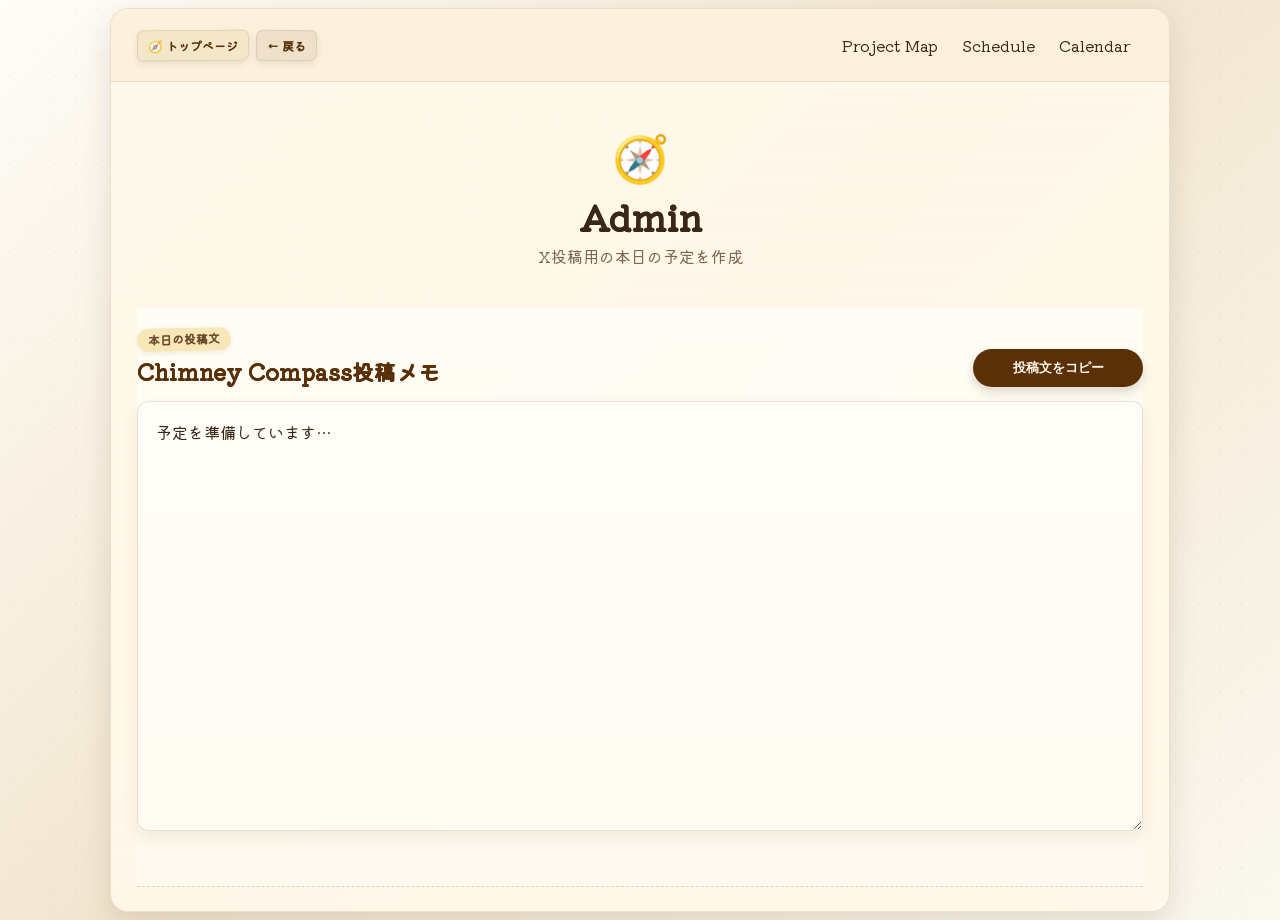
==== commit 5431f097: "Update Town Map and admin improvements" ====
--- a/admin.html
+++ b/admin.html
@@ -7,9 +7,9 @@
     <link rel="preconnect" href="https://fonts.googleapis.com">
     <link rel="preconnect" href="https://fonts.gstatic.com" crossorigin>
     <link href="https://fonts.googleapis.com/css2?family=Kiwi+Maru:wght@400;500&display=swap" rel="stylesheet">
-    <link rel="stylesheet" href="./assets/css/styles.css?v=20260628h">
-    <script src="./assets/js/data.js?v=20260628h" defer></script>
-    <script src="./assets/js/app.js?v=20260628h" defer></script>
+    <link rel="stylesheet" href="./assets/css/styles.css?v=20260629e">
+    <script src="./assets/js/data.js?v=20260629e" defer></script>
+    <script src="./assets/js/app.js?v=20260629e" defer></script>
   </head>
   <body>
     <div class="site-shell page-shell">
@@ -39,7 +39,7 @@
             </div>
             <button class="button admin-copy-button" type="button" data-admin-copy>投稿文をコピー</button>
           </div>
-          <textarea class="admin-post-text" data-admin-post readonly>スプレッドシートを読み込み中です。</textarea>
+          <textarea class="admin-post-text" data-admin-post readonly>予定を準備しています…</textarea>
           <p class="admin-copy-status" aria-live="polite" data-admin-copy-status></p>
         </section>
       </main>
--- a/assets/css/styles.css
+++ b/assets/css/styles.css
@@ -641,10 +641,15 @@
 
 .town-grid {
   display: grid;
-  grid-template-columns: repeat(3, minmax(0, 1fr));
-  gap: 12px;
+  gap: 13px;
+  margin-top: 14px;
+}
+
+.town-card-grid {
+  display: grid;
+  grid-template-columns: repeat(auto-fit, minmax(168px, 1fr));
+  gap: 14px 16px;
   align-items: center;
-  margin-top: 14px;
 }
 
 .town-card {
@@ -654,19 +659,29 @@
   align-items: center;
   justify-content: center;
   gap: 7px;
-  height: 78px;
-  min-height: 58px;
-  padding: 11px 12px;
+  min-height: 64px;
+  padding: 12px 18px;
   overflow: hidden;
   text-align: center;
-  background-image: radial-gradient(circle at 9px 9px, rgba(139, 99, 52, 0.018) 1px, transparent 1.5px);
-  background-size: 17px 17px, auto;
-  border: 1px solid #e8d8c0;
-  border-radius: 8px;
-  box-shadow: 0 1px 4px rgba(85, 54, 21, 0.055);
+  background:
+    radial-gradient(circle at 13px 50%, rgba(74, 42, 17, 0.6) 0 3px, rgba(172, 124, 70, 0.72) 3px 5px, transparent 5.5px),
+    radial-gradient(circle at calc(100% - 13px) 50%, rgba(74, 42, 17, 0.6) 0 3px, rgba(172, 124, 70, 0.72) 3px 5px, transparent 5.5px),
+    linear-gradient(180deg, rgba(255, 230, 184, 0.82), rgba(184, 125, 62, 0.28)),
+    repeating-linear-gradient(0deg, rgba(119, 67, 25, 0.1) 0 2px, transparent 2px 10px),
+    repeating-linear-gradient(90deg, rgba(91, 51, 20, 0.12) 0 2px, transparent 2px 28px);
+  background-size: auto, auto, auto, 100% 22px, 58px 100%;
+  border: 1px solid rgba(97, 59, 26, 0.34);
+  border-radius: 4px;
+  box-shadow:
+    inset 0 2px 0 rgba(255, 250, 235, 0.38),
+    inset 0 -4px 0 rgba(94, 54, 22, 0.14),
+    0 2px 0 rgba(99, 57, 23, 0.28),
+    0 6px 10px rgba(85, 54, 21, 0.14);
+  color: inherit;
   cursor: pointer;
-  transform: rotate(var(--tilt, -0.8deg));
-  transition: transform 0.26s ease, box-shadow 0.26s ease, border-color 0.26s ease;
+  font: inherit;
+  transform: none;
+  transition: transform 0.2s ease, box-shadow 0.2s ease, border-color 0.2s ease, background-color 0.2s ease;
 }
 
 .town-card-multi {
@@ -677,22 +692,32 @@
 }
 
 .town-card::before {
-  content: none;
-}
-
-.town-card:nth-child(2n) {
-  --tilt: 0.9deg;
-}
-
-.town-card:nth-child(3n) {
-  --tilt: -0.5deg;
+  content: "";
+  position: absolute;
+  inset: 5px 10px auto;
+  height: 1px;
+  background: rgba(255, 248, 224, 0.42);
+}
+
+.town-card::after {
+  content: "";
+  position: absolute;
+  inset: auto 7px 4px;
+  height: 3px;
+  background: rgba(77, 43, 17, 0.13);
+  border-radius: 999px;
 }
 
 .town-card:hover,
-.town-card:focus-visible {
-  transform: translateY(-2px) rotate(0deg);
-  border-color: #ddc7aa;
-  box-shadow: 0 5px 10px rgba(85, 54, 21, 0.1);
+.town-card:focus-visible,
+.town-card[aria-expanded="true"] {
+  transform: translateY(-1px);
+  border-color: rgba(91, 56, 24, 0.34);
+  box-shadow:
+    inset 0 2px 0 rgba(255, 250, 235, 0.44),
+    inset 0 -4px 0 rgba(94, 54, 22, 0.16),
+    0 2px 0 rgba(99, 57, 23, 0.3),
+    0 8px 13px rgba(85, 54, 21, 0.16);
 }
 
 .town-icon {
@@ -709,16 +734,109 @@
 }
 
 .town-title {
-  color: var(--ink);
+  color: #543018;
   font-family: var(--heading-font);
-  font-size: 17px;
+  font-size: 16px;
   font-weight: 800;
   line-height: 1.25;
-  text-shadow: 0.014em 0 currentColor;
+  text-shadow: 0.014em 0 currentColor, 0 1px 0 rgba(255, 248, 220, 0.48);
 }
 
 .town-card-multi .town-heading {
   transition: transform 0.2s ease;
+}
+
+.town-note {
+  position: relative;
+  min-height: 166px;
+  padding: 46px 36px 30px 70px;
+  color: #4a3829;
+  font-size: 18px;
+  font-weight: 800;
+  line-height: 1.85;
+  background:
+    linear-gradient(90deg, rgba(155, 104, 52, 0.2) 0 1px, transparent 1px 100%),
+    radial-gradient(circle at 34px 44px, rgba(115, 77, 42, 0.18) 0 2px, transparent 2.5px),
+    radial-gradient(circle at 34px 74px, rgba(115, 77, 42, 0.16) 0 2px, transparent 2.5px),
+    radial-gradient(circle at 34px 104px, rgba(115, 77, 42, 0.14) 0 2px, transparent 2.5px),
+    linear-gradient(rgba(255, 255, 252, 0.96), rgba(255, 250, 239, 0.96)),
+    repeating-linear-gradient(0deg, transparent 0 32px, rgba(126, 92, 50, 0.11) 33px),
+    linear-gradient(90deg, #7a451d, #a56e35 4%, #6b3b18 8%, #915b2a 92%, #5f3214);
+  background-origin: padding-box, padding-box, padding-box, padding-box, padding-box, padding-box, border-box;
+  border: 11px solid transparent;
+  border-radius: 5px;
+  box-shadow:
+    inset 0 1px 0 rgba(255, 255, 255, 0.82),
+    inset 0 0 0 1px rgba(115, 76, 38, 0.08),
+    0 10px 22px rgba(85, 54, 21, 0.1);
+}
+
+.town-note-clip {
+  position: absolute;
+  top: 14px;
+  left: 24px;
+  width: 18px;
+  height: 48px;
+  background: transparent;
+  border: 3px solid rgba(126, 119, 106, 0.74);
+  border-radius: 999px;
+  box-shadow:
+    inset 0 0 0 1px rgba(255, 255, 255, 0.55),
+    0 2px 4px rgba(74, 45, 21, 0.11);
+  transform: rotate(-7deg);
+}
+
+.town-note-clip::after {
+  content: "";
+  position: absolute;
+  inset: 7px 4px;
+  border-radius: 999px;
+  border: 2px solid rgba(171, 164, 151, 0.66);
+  background: transparent;
+}
+
+.town-note h3 {
+  margin: 0 0 10px;
+  color: var(--brown);
+  font-family: var(--heading-font);
+  font-size: 22px;
+  font-weight: 900;
+  line-height: 1.45;
+  text-shadow: 0.014em 0 currentColor;
+}
+
+.town-note-empty {
+  margin: 0;
+  color: #665240;
+}
+
+.town-note-description {
+  margin: 0 0 8px;
+  color: #665240;
+}
+
+.town-note-links {
+  display: grid;
+  gap: 5px;
+}
+
+.town-note-link {
+  display: inline-flex;
+  width: fit-content;
+  max-width: 100%;
+  color: #5a3b22;
+  font-size: 18px;
+  font-weight: 900;
+  text-decoration: none;
+  overflow-wrap: anywhere;
+  background: linear-gradient(transparent 67%, rgba(244, 218, 162, 0.42) 67%);
+  transition: color 0.18s ease, transform 0.18s ease;
+}
+
+.town-note-link:hover,
+.town-note-link:focus-visible {
+  color: var(--brown);
+  transform: translateX(3px);
 }
 
 .coffee-list {
@@ -1898,30 +2016,6 @@
   color: var(--muted);
 }
 
-.town-map-preview {
-  z-index: 1200;
-  width: min(238px, calc(100vw - 20px));
-  pointer-events: auto;
-}
-
-.town-map-preview .town-preview-line {
-  display: flex;
-  gap: 5px;
-  position: relative;
-  z-index: 1;
-  color: #5d442e;
-  font-weight: 800;
-  text-decoration: none;
-  background: linear-gradient(transparent 68%, rgba(244, 218, 162, 0.32) 68%);
-  transition: color 0.16s ease, transform 0.16s ease;
-}
-
-.town-map-preview .town-preview-line:hover,
-.town-map-preview .town-preview-line:focus-visible {
-  color: var(--brown);
-  transform: translateX(2px);
-}
-
 .event-dialog[hidden] {
   display: none;
 }
@@ -2821,6 +2915,10 @@
     width: min(100% - 28px, 1060px);
   }
 
+  .town-card-grid {
+    grid-template-columns: repeat(4, minmax(0, 1fr));
+  }
+
   .site-nav {
     position: static;
     display: flex;
@@ -2841,10 +2939,6 @@
     display: none !important;
   }
 
-  .town-map-preview:not([hidden]) {
-    display: grid !important;
-  }
-
   .subpage-utility-nav {
     flex-direction: column;
     align-items: flex-start;
@@ -2855,8 +2949,9 @@
     grid-template-columns: 1fr;
   }
 
-  .town-grid {
+  .town-card-grid {
     grid-template-columns: repeat(2, minmax(0, 1fr));
+    gap: 8px;
   }
 
   .schedule-card-list {
@@ -3306,8 +3401,35 @@
   }
 
   .town-card {
-    min-height: 72px;
-    padding: 12px 8px;
+    min-height: 64px;
+    padding: 10px 12px;
+  }
+
+  .town-note {
+    min-height: 148px;
+    padding: 38px 16px 20px 46px;
+    font-size: 16px;
+  }
+
+  .town-note-clip {
+    top: 13px;
+    left: 17px;
+    width: 14px;
+    height: 39px;
+    border-width: 2px;
+  }
+
+  .town-note-clip::after {
+    inset: 6px 3px;
+    border-width: 2px;
+  }
+
+  .town-note h3 {
+    font-size: 20px;
+  }
+
+  .town-note-link {
+    font-size: 16px;
   }
 
   .town-title {
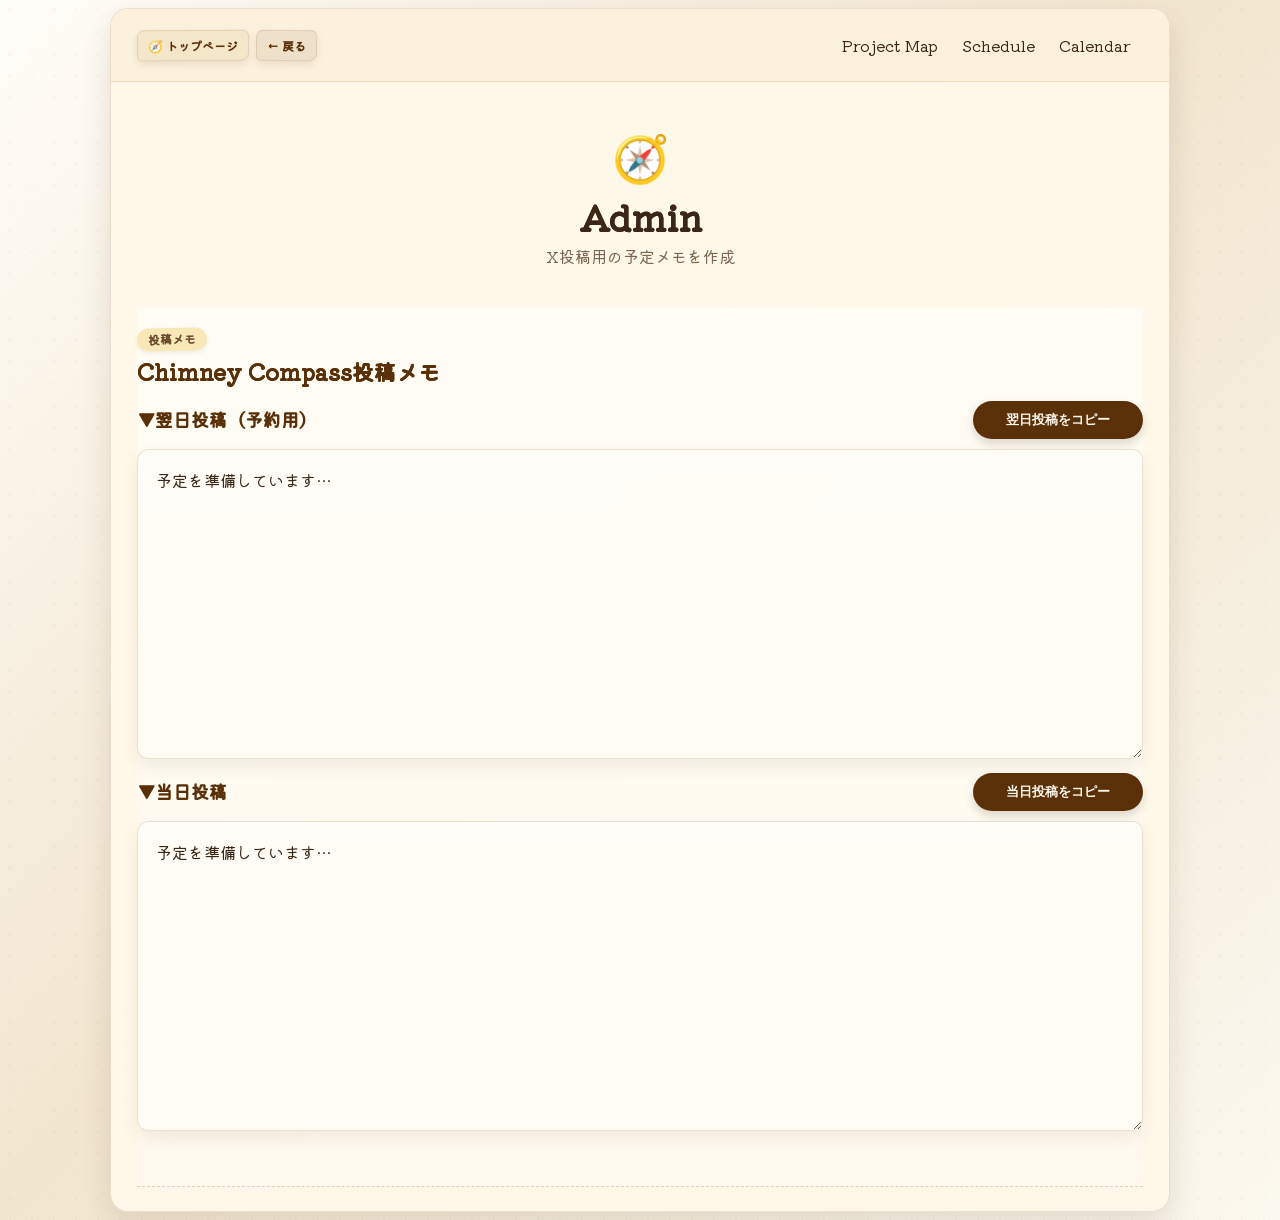
==== commit 890593cd: "Add next-day SNS post preparation to admin memo" ====
--- a/admin.html
+++ b/admin.html
@@ -7,9 +7,9 @@
     <link rel="preconnect" href="https://fonts.googleapis.com">
     <link rel="preconnect" href="https://fonts.gstatic.com" crossorigin>
     <link href="https://fonts.googleapis.com/css2?family=Kiwi+Maru:wght@400;500&display=swap" rel="stylesheet">
-    <link rel="stylesheet" href="./assets/css/styles.css?v=20260629e">
-    <script src="./assets/js/data.js?v=20260629e" defer></script>
-    <script src="./assets/js/app.js?v=20260629e" defer></script>
+    <link rel="stylesheet" href="./assets/css/styles.css?v=20260630d">
+    <script src="./assets/js/data.js?v=20260630d" defer></script>
+    <script src="./assets/js/app.js?v=20260630d" defer></script>
   </head>
   <body>
     <div class="site-shell page-shell">
@@ -28,18 +28,33 @@
         <section class="page-hero admin-page-hero">
           <span class="hero-icon" aria-hidden="true">🧭</span>
           <h1>Admin</h1>
-          <p>X投稿用の本日の予定を作成</p>
+          <p>X投稿用の予定メモを作成</p>
         </section>
 
         <section class="section admin-post-section">
           <div class="admin-post-heading">
             <div>
-              <span class="admin-label">本日の投稿文</span>
+              <span class="admin-label">投稿メモ</span>
               <h2>Chimney Compass投稿メモ</h2>
             </div>
-            <button class="button admin-copy-button" type="button" data-admin-copy>投稿文をコピー</button>
           </div>
-          <textarea class="admin-post-text" data-admin-post readonly>予定を準備しています…</textarea>
+
+          <article class="admin-post-card">
+            <div class="admin-post-card-heading">
+              <h3>▼翌日投稿（予約用）</h3>
+              <button class="button admin-copy-button" type="button" data-admin-copy="tomorrow">翌日投稿をコピー</button>
+            </div>
+            <textarea class="admin-post-text" data-admin-post="tomorrow" readonly>予定を準備しています…</textarea>
+          </article>
+
+          <article class="admin-post-card">
+            <div class="admin-post-card-heading">
+              <h3>▼当日投稿</h3>
+              <button class="button admin-copy-button" type="button" data-admin-copy="today">当日投稿をコピー</button>
+            </div>
+            <textarea class="admin-post-text" data-admin-post="today" readonly>予定を準備しています…</textarea>
+          </article>
+
           <p class="admin-copy-status" aria-live="polite" data-admin-copy-status></p>
         </section>
       </main>
--- a/assets/css/styles.css
+++ b/assets/css/styles.css
@@ -750,6 +750,7 @@
   position: relative;
   min-height: 166px;
   padding: 46px 36px 30px 70px;
+  overflow: hidden;
   color: #4a3829;
   font-size: 18px;
   font-weight: 800;
@@ -796,6 +797,8 @@
 }
 
 .town-note h3 {
+  position: relative;
+  z-index: 1;
   margin: 0 0 10px;
   color: var(--brown);
   font-family: var(--heading-font);
@@ -806,16 +809,22 @@
 }
 
 .town-note-empty {
+  position: relative;
+  z-index: 1;
   margin: 0;
   color: #665240;
 }
 
 .town-note-description {
+  position: relative;
+  z-index: 1;
   margin: 0 0 8px;
   color: #665240;
 }
 
 .town-note-links {
+  position: relative;
+  z-index: 1;
   display: grid;
   gap: 5px;
 }
@@ -837,6 +846,54 @@
 .town-note-link:focus-visible {
   color: var(--brown);
   transform: translateX(3px);
+}
+
+.town-note.has-project-preview {
+  min-height: 360px;
+}
+
+.town-note.has-project-preview h3,
+.town-note.has-project-preview .town-note-description,
+.town-note.has-project-preview .town-note-links {
+  max-width: 38%;
+}
+
+.town-project-watermark {
+  position: absolute;
+  top: 82px;
+  right: 38px;
+  bottom: 38px;
+  left: 47%;
+  z-index: 0;
+  display: grid;
+  grid-template-columns: repeat(2, minmax(0, 1fr));
+  align-content: start;
+  gap: 10px 16px;
+  overflow: hidden;
+  color: rgba(91, 72, 52, 0.58);
+  font-family: var(--heading-font);
+  font-size: 20px;
+  font-weight: 900;
+  line-height: 1.28;
+  letter-spacing: 0;
+  pointer-events: none;
+  user-select: none;
+}
+
+.town-project-watermark span {
+  display: block;
+  max-width: 100%;
+  min-width: 0;
+  overflow-wrap: anywhere;
+  white-space: normal;
+}
+
+.town-project-watermark span:nth-child(2n) {
+  color: rgba(91, 72, 52, 0.48);
+}
+
+.town-project-watermark span:nth-child(3n) {
+  color: rgba(91, 72, 52, 0.66);
 }
 
 .coffee-list {
@@ -2880,9 +2937,30 @@
   padding-inline: 18px;
 }
 
+.admin-post-card {
+  display: grid;
+  gap: 10px;
+}
+
+.admin-post-card-heading {
+  display: flex;
+  align-items: center;
+  justify-content: space-between;
+  gap: 12px;
+}
+
+.admin-post-card-heading h3 {
+  margin: 0;
+  color: var(--brown);
+  font-family: var(--heading-font);
+  font-size: 18px;
+  font-weight: 900;
+  line-height: 1.35;
+}
+
 .admin-post-text {
   width: 100%;
-  min-height: 430px;
+  min-height: 310px;
   padding: 18px 18px 20px;
   color: var(--ink);
   font: 700 16px/1.75 var(--body-font);
@@ -2939,6 +3017,19 @@
     display: none !important;
   }
 
+  .admin-post-card-heading {
+    align-items: stretch;
+    flex-direction: column;
+  }
+
+  .admin-copy-button {
+    width: 100%;
+  }
+
+  .admin-post-text {
+    min-height: 280px;
+  }
+
   .subpage-utility-nav {
     flex-direction: column;
     align-items: flex-start;
@@ -3432,6 +3523,10 @@
     font-size: 16px;
   }
 
+  .town-project-watermark {
+    display: none;
+  }
+
   .town-title {
     font-size: 16px;
   }
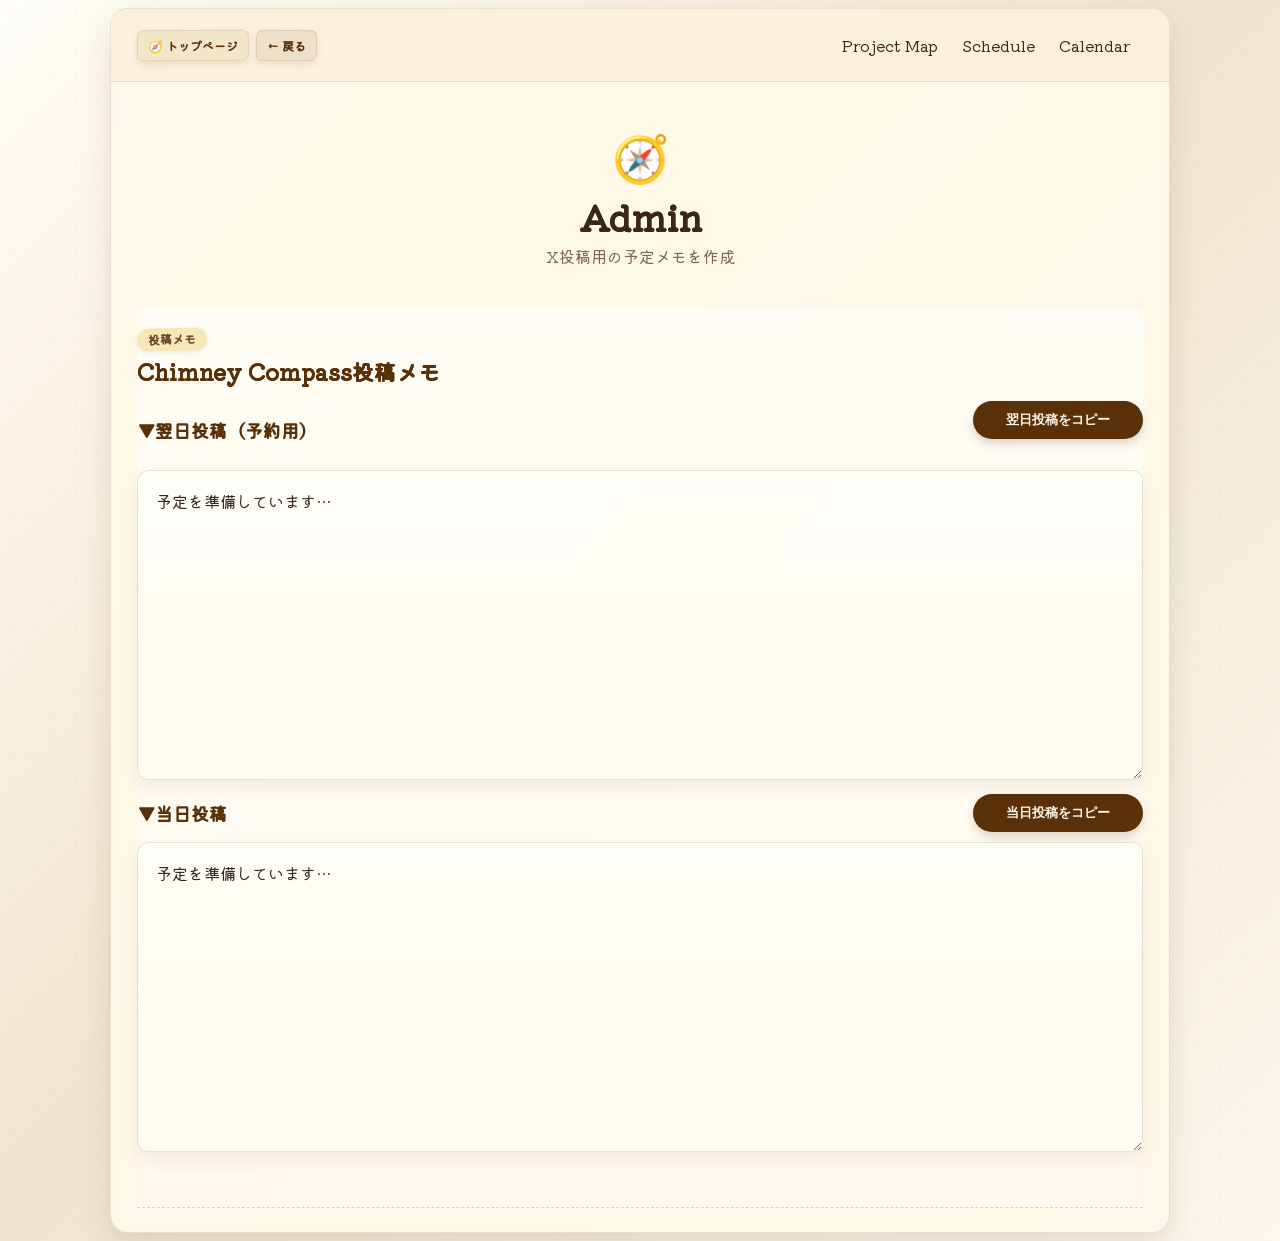
==== commit 37b8a377: "Improve admin post memo copy feedback" ====
--- a/admin.html
+++ b/admin.html
@@ -7,9 +7,9 @@
     <link rel="preconnect" href="https://fonts.googleapis.com">
     <link rel="preconnect" href="https://fonts.gstatic.com" crossorigin>
     <link href="https://fonts.googleapis.com/css2?family=Kiwi+Maru:wght@400;500&display=swap" rel="stylesheet">
-    <link rel="stylesheet" href="./assets/css/styles.css?v=20260630d">
-    <script src="./assets/js/data.js?v=20260630d" defer></script>
-    <script src="./assets/js/app.js?v=20260630d" defer></script>
+    <link rel="stylesheet" href="./assets/css/styles.css?v=20260701b">
+    <script src="./assets/js/data.js?v=20260701b" defer></script>
+    <script src="./assets/js/app.js?v=20260701b" defer></script>
   </head>
   <body>
     <div class="site-shell page-shell">
@@ -42,7 +42,10 @@
           <article class="admin-post-card">
             <div class="admin-post-card-heading">
               <h3>▼翌日投稿（予約用）</h3>
-              <button class="button admin-copy-button" type="button" data-admin-copy="tomorrow">翌日投稿をコピー</button>
+              <div class="admin-copy-control">
+                <button class="button admin-copy-button" type="button" data-admin-copy="tomorrow">翌日投稿をコピー</button>
+                <p class="admin-copy-status admin-copy-status-inline" aria-live="polite" data-admin-copy-status="tomorrow"></p>
+              </div>
             </div>
             <textarea class="admin-post-text" data-admin-post="tomorrow" readonly>予定を準備しています…</textarea>
           </article>
@@ -55,7 +58,7 @@
             <textarea class="admin-post-text" data-admin-post="today" readonly>予定を準備しています…</textarea>
           </article>
 
-          <p class="admin-copy-status" aria-live="polite" data-admin-copy-status></p>
+          <p class="admin-copy-status" aria-live="polite" data-admin-copy-status="today"></p>
         </section>
       </main>
     </div>
--- a/assets/css/styles.css
+++ b/assets/css/styles.css
@@ -2937,6 +2937,12 @@
   padding-inline: 18px;
 }
 
+.admin-copy-control {
+  display: grid;
+  justify-items: end;
+  gap: 4px;
+}
+
 .admin-post-card {
   display: grid;
   gap: 10px;
@@ -2988,6 +2994,11 @@
   text-align: right;
 }
 
+.admin-copy-status-inline {
+  min-height: 1.35em;
+  font-size: 13px;
+}
+
 @media (min-width: 780px) {
   .site-shell {
     width: min(100% - 28px, 1060px);
